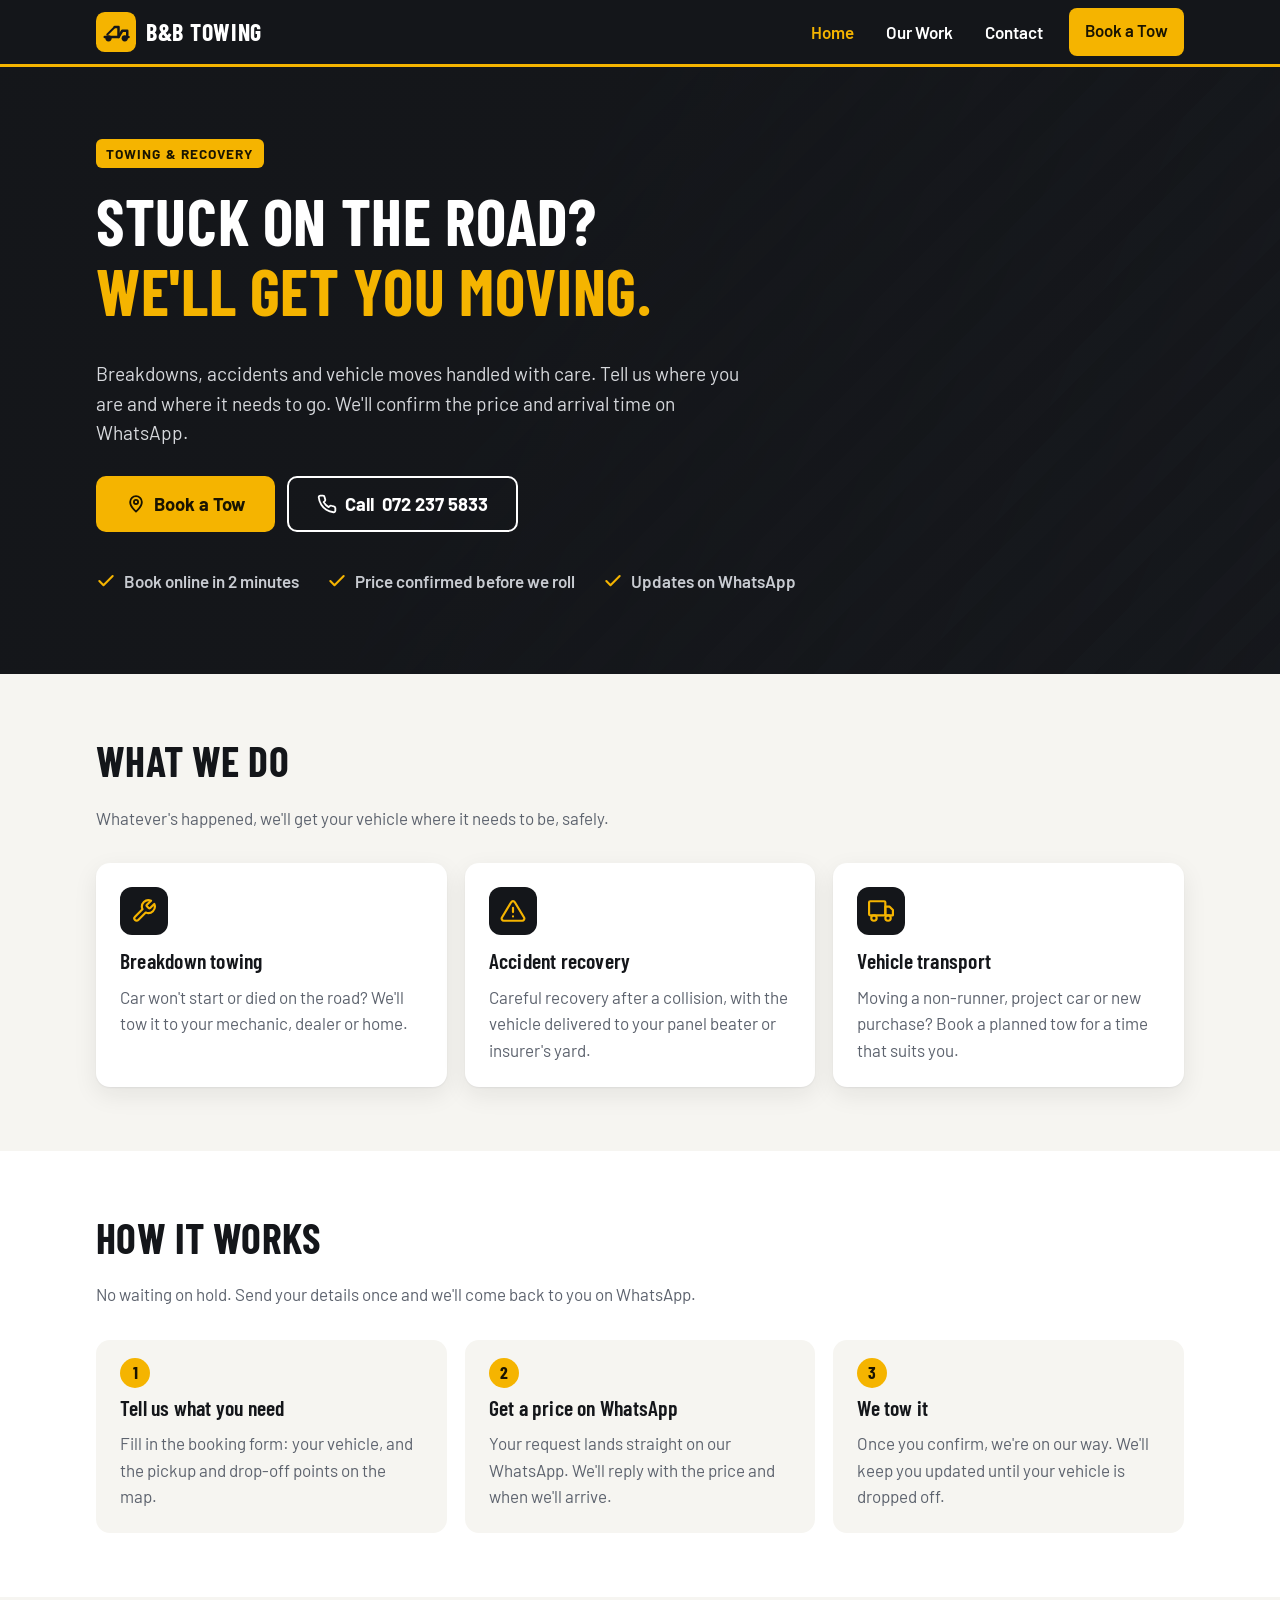
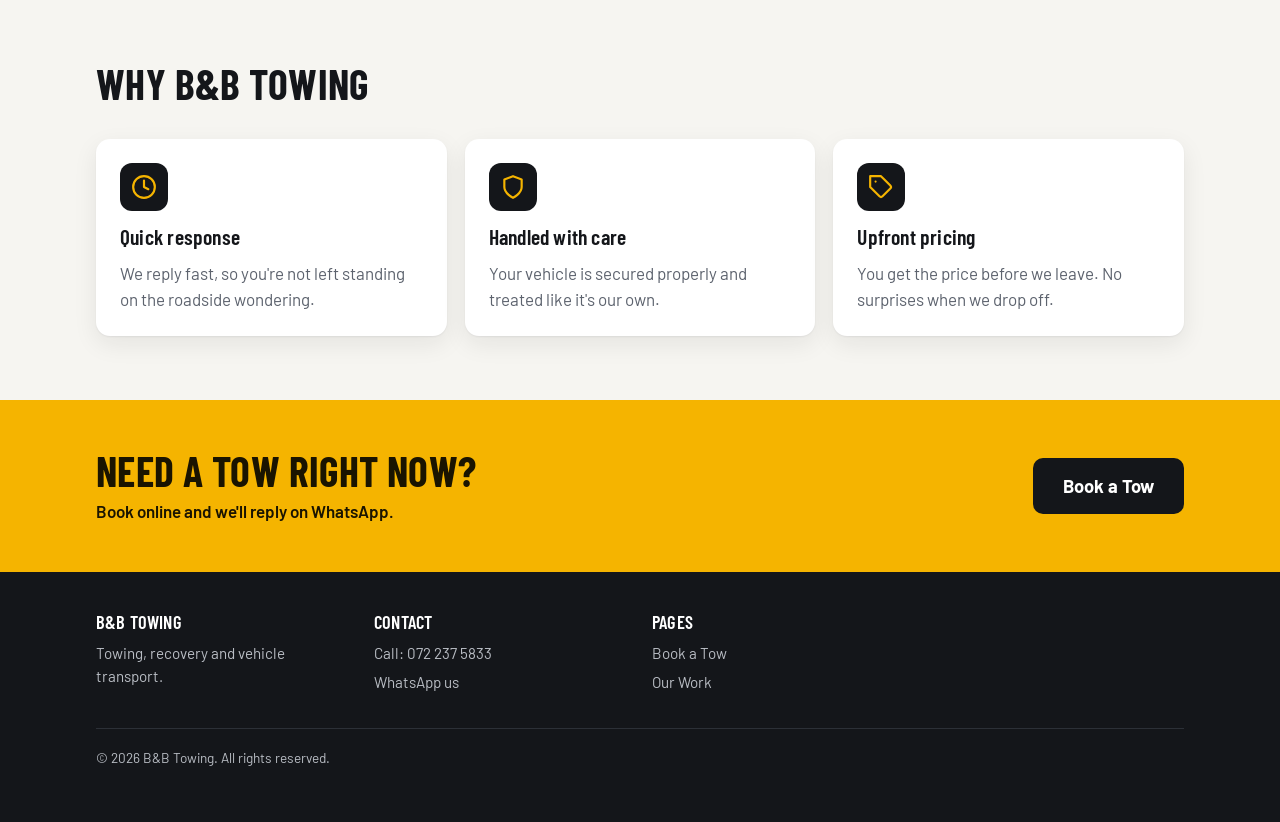
==== index.html @ 9269fd45 "Build B&B Towing website: home, gallery and WhatsApp booking page Static site for GitHub Pages. The " ====
<!doctype html>
<html lang="en-ZA">
<head>
  <meta charset="utf-8">
  <meta name="viewport" content="width=device-width, initial-scale=1">
  <title>B&amp;B Towing | Fast, Reliable Vehicle Towing</title>
  <meta name="description" content="B&amp;B Towing: breakdown towing, accident recovery and vehicle transport. Book a tow online in under two minutes and get confirmation on WhatsApp.">
  <meta name="theme-color" content="#14161a">
  <meta property="og:title" content="B&amp;B Towing">
  <meta property="og:description" content="Stuck? Book a tow online and get confirmation on WhatsApp.">
  <meta property="og:type" content="website">
  <link rel="icon" href="assets/img/logo.svg" type="image/svg+xml">
  <link rel="preconnect" href="https://fonts.googleapis.com">
  <link rel="preconnect" href="https://fonts.gstatic.com" crossorigin>
  <link href="https://fonts.googleapis.com/css2?family=Barlow:wght@400;600;700&family=Barlow+Condensed:wght@600;700&display=swap" rel="stylesheet">
  <link rel="stylesheet" href="assets/css/styles.css">
</head>
<body>
  <a class="skip-link" href="#main">Skip to content</a>

  <header class="site-header">
    <div class="container">
      <a class="brand" href="index.html">
        <img src="assets/img/logo.svg" alt="" width="40" height="40">
        <span>B&amp;B Towing</span>
      </a>
      <button class="nav-toggle" aria-expanded="false" aria-controls="site-nav" aria-label="Menu">
        <svg viewBox="0 0 24 24" fill="none" stroke="currentColor" stroke-width="2" stroke-linecap="round"><path d="M4 7h16M4 12h16M4 17h16"/></svg>
      </button>
      <nav class="site-nav" id="site-nav" aria-label="Main">
        <ul>
          <li><a href="index.html" aria-current="page">Home</a></li>
          <li><a href="gallery.html">Our Work</a></li>
          <li><a href="#contact">Contact</a></li>
          <li><a class="btn btn-primary" href="book.html">Book a Tow</a></li>
        </ul>
      </nav>
    </div>
  </header>

  <main id="main">
    <section class="hero">
      <div class="container">
        <span class="eyebrow">Towing &amp; Recovery</span>
        <h1>Stuck on the road?<br><span>We'll get you moving.</span></h1>
        <p class="lead">Breakdowns, accidents and vehicle moves handled with care. Tell us where you are and where it needs to go. We'll confirm the price and arrival time on WhatsApp.</p>
        <div class="hero-actions">
          <a class="btn btn-primary btn-lg" href="book.html">
            <svg viewBox="0 0 24 24" fill="none" stroke="currentColor" stroke-width="2.2" stroke-linecap="round" stroke-linejoin="round"><path d="M12 21s-7-6.2-7-11.5a7 7 0 0 1 14 0C19 14.8 12 21 12 21z"/><circle cx="12" cy="9.5" r="2.5"/></svg>
            Book a Tow
          </a>
          <a class="btn btn-outline btn-lg" data-tel href="tel:+27722375833">
            <svg viewBox="0 0 24 24" fill="none" stroke="currentColor" stroke-width="2.2" stroke-linecap="round" stroke-linejoin="round"><path d="M22 16.9v3a2 2 0 0 1-2.2 2 19.8 19.8 0 0 1-8.6-3.1 19.5 19.5 0 0 1-6-6A19.8 19.8 0 0 1 2.1 4.2 2 2 0 0 1 4.1 2h3a2 2 0 0 1 2 1.7c.1.9.4 1.8.7 2.7a2 2 0 0 1-.5 2.1L8 9.8a16 16 0 0 0 6 6l1.3-1.3a2 2 0 0 1 2.1-.4c.9.3 1.8.6 2.7.7a2 2 0 0 1 1.7 2z"/></svg>
            Call <span data-phone-display>072 237 5833</span>
          </a>
        </div>
        <ul class="hero-points">
          <li><svg viewBox="0 0 24 24" fill="none" stroke="currentColor" stroke-width="2.5" stroke-linecap="round" stroke-linejoin="round"><path d="M20 6 9 17l-5-5"/></svg>Book online in 2 minutes</li>
          <li><svg viewBox="0 0 24 24" fill="none" stroke="currentColor" stroke-width="2.5" stroke-linecap="round" stroke-linejoin="round"><path d="M20 6 9 17l-5-5"/></svg>Price confirmed before we roll</li>
          <li><svg viewBox="0 0 24 24" fill="none" stroke="currentColor" stroke-width="2.5" stroke-linecap="round" stroke-linejoin="round"><path d="M20 6 9 17l-5-5"/></svg>Updates on WhatsApp</li>
        </ul>
      </div>
    </section>

    <section class="section" id="services">
      <div class="container">
        <div class="section-head">
          <h2>What we do</h2>
          <p>Whatever's happened, we'll get your vehicle where it needs to be, safely.</p>
        </div>
        <div class="grid grid-3">
          <article class="card">
            <div class="icon"><svg viewBox="0 0 24 24" fill="none" stroke="currentColor" stroke-width="2" stroke-linecap="round" stroke-linejoin="round"><path d="M14.7 6.3a1 1 0 0 0 0 1.4l1.6 1.6a1 1 0 0 0 1.4 0l3.8-3.8a6 6 0 0 1-7.9 7.9l-6.9 6.9a2.1 2.1 0 0 1-3-3l6.9-6.9a6 6 0 0 1 7.9-7.9z"/></svg></div>
            <h3>Breakdown towing</h3>
            <p>Car won't start or died on the road? We'll tow it to your mechanic, dealer or home.</p>
          </article>
          <article class="card">
            <div class="icon"><svg viewBox="0 0 24 24" fill="none" stroke="currentColor" stroke-width="2" stroke-linecap="round" stroke-linejoin="round"><path d="M10.3 3.9 1.8 18a2 2 0 0 0 1.7 3h17a2 2 0 0 0 1.7-3L13.7 3.9a2 2 0 0 0-3.4 0z"/><path d="M12 9v4M12 17h.01"/></svg></div>
            <h3>Accident recovery</h3>
            <p>Careful recovery after a collision, with the vehicle delivered to your panel beater or insurer's yard.</p>
          </article>
          <article class="card">
            <div class="icon"><svg viewBox="0 0 24 24" fill="none" stroke="currentColor" stroke-width="2" stroke-linecap="round" stroke-linejoin="round"><rect x="1" y="3" width="15" height="13" rx="1"/><path d="M16 8h4l3 3v5h-7z"/><circle cx="5.5" cy="18.5" r="2.5"/><circle cx="18.5" cy="18.5" r="2.5"/></svg></div>
            <h3>Vehicle transport</h3>
            <p>Moving a non-runner, project car or new purchase? Book a planned tow for a time that suits you.</p>
          </article>
        </div>
      </div>
    </section>

    <section class="section section-alt" id="how">
      <div class="container">
        <div class="section-head">
          <h2>How it works</h2>
          <p>No waiting on hold. Send your details once and we'll come back to you on WhatsApp.</p>
        </div>
        <div class="grid grid-3 steps">
          <article class="card">
            <h3>Tell us what you need</h3>
            <p>Fill in the booking form: your vehicle, and the pickup and drop-off points on the map.</p>
          </article>
          <article class="card">
            <h3>Get a price on WhatsApp</h3>
            <p>Your request lands straight on our WhatsApp. We'll reply with the price and when we'll arrive.</p>
          </article>
          <article class="card">
            <h3>We tow it</h3>
            <p>Once you confirm, we're on our way. We'll keep you updated until your vehicle is dropped off.</p>
          </article>
        </div>
      </div>
    </section>

    <section class="section" id="why">
      <div class="container">
        <div class="section-head">
          <h2>Why B&amp;B Towing</h2>
        </div>
        <div class="grid grid-3">
          <article class="card">
            <div class="icon"><svg viewBox="0 0 24 24" fill="none" stroke="currentColor" stroke-width="2" stroke-linecap="round" stroke-linejoin="round"><circle cx="12" cy="12" r="10"/><path d="M12 6v6l4 2"/></svg></div>
            <h3>Quick response</h3>
            <p>We reply fast, so you're not left standing on the roadside wondering.</p>
          </article>
          <article class="card">
            <div class="icon"><svg viewBox="0 0 24 24" fill="none" stroke="currentColor" stroke-width="2" stroke-linecap="round" stroke-linejoin="round"><path d="M12 22s8-4 8-10V5l-8-3-8 3v7c0 6 8 10 8 10z"/></svg></div>
            <h3>Handled with care</h3>
            <p>Your vehicle is secured properly and treated like it's our own.</p>
          </article>
          <article class="card">
            <div class="icon"><svg viewBox="0 0 24 24" fill="none" stroke="currentColor" stroke-width="2" stroke-linecap="round" stroke-linejoin="round"><path d="M20.6 13.4 13.4 20.6a2 2 0 0 1-2.8 0L2 12V2h10l8.6 8.6a2 2 0 0 1 0 2.8z"/><path d="M7 7h.01"/></svg></div>
            <h3>Upfront pricing</h3>
            <p>You get the price before we leave. No surprises when we drop off.</p>
          </article>
        </div>
      </div>
    </section>

    <section class="cta-band">
      <div class="container">
        <div>
          <h2>Need a tow right now?</h2>
          <p>Book online and we'll reply on WhatsApp.</p>
        </div>
        <a class="btn btn-primary btn-lg" href="book.html">Book a Tow</a>
      </div>
    </section>
  </main>

  <footer class="site-footer" id="contact">
    <div class="container">
      <div>
        <h3>B&amp;B Towing</h3>
        <p>Towing, recovery and vehicle transport.</p>
      </div>
      <div>
        <h3>Contact</h3>
        <ul>
          <li><a data-tel href="tel:+27722375833">Call: <span data-phone-display>072 237 5833</span></a></li>
          <li><a data-wa="Hi B&B Towing, I need a tow." href="https://wa.me/27722375833">WhatsApp us</a></li>
        </ul>
      </div>
      <div>
        <h3>Pages</h3>
        <ul>
          <li><a href="book.html">Book a Tow</a></li>
          <li><a href="gallery.html">Our Work</a></li>
        </ul>
      </div>
      <p class="legal">&copy; <span id="year">2026</span> B&amp;B Towing. All rights reserved.</p>
    </div>
  </footer>

  <div class="quick-bar">
    <a class="btn btn-outline" style="color:#fff" data-tel href="tel:+27722375833">Call</a>
    <a class="btn btn-wa" data-wa="Hi B&B Towing, I need a tow." href="https://wa.me/27722375833">WhatsApp</a>
    <a class="btn btn-primary" href="book.html">Book</a>
  </div>

  <script src="assets/js/config.js"></script>
  <script src="assets/js/site.js"></script>
</body>
</html>
---- assets/css/styles.css ----
/* ==========================================================================
   B&B Towing — styles
   ========================================================================== */

:root {
  --ink: #14161a;
  --ink-2: #2a2e35;
  --muted: #5d636e;
  --line: #dfe1e5;
  --bg: #f6f5f1;
  --card: #ffffff;
  --brand: #f5b400;
  --brand-dark: #d99e00;
  --brand-ink: #1a1400;
  --wa: #1fa855;
  --wa-dark: #178a45;
  --danger: #c62828;
  --ok: #1f7a3d;
  --radius: 14px;
  --shadow: 0 1px 2px rgba(20, 22, 26, .06), 0 8px 24px rgba(20, 22, 26, .08);
  --max: 1120px;
  --font: "Barlow", system-ui, -apple-system, "Segoe UI", Roboto, sans-serif;
  --font-head: "Barlow Condensed", "Barlow", system-ui, sans-serif;
}

*, *::before, *::after { box-sizing: border-box; }

html { -webkit-text-size-adjust: 100%; scroll-behavior: smooth; }

body {
  margin: 0;
  font-family: var(--font);
  font-size: 1.0625rem;
  line-height: 1.55;
  color: var(--ink);
  background: var(--bg);
}

img { max-width: 100%; display: block; }
a { color: inherit; }

h1, h2, h3 {
  font-family: var(--font-head);
  line-height: 1.1;
  letter-spacing: .01em;
  margin: 0 0 .5em;
}
h1 { font-size: clamp(2.4rem, 7vw, 4rem); font-weight: 700; text-transform: uppercase; }
h2 { font-size: clamp(1.8rem, 4.5vw, 2.6rem); font-weight: 700; text-transform: uppercase; }
h3 { font-size: 1.35rem; font-weight: 600; }

p { margin: 0 0 1em; }

.container { width: 100%; max-width: var(--max); margin: 0 auto; padding: 0 16px; }

.skip-link {
  position: absolute; left: -9999px; top: 8px;
  background: var(--brand); color: var(--brand-ink); padding: 8px 12px; border-radius: 8px; z-index: 100;
}
.skip-link:focus { left: 8px; }

:focus-visible { outline: 3px solid var(--brand); outline-offset: 2px; }

/* ---------- Header ---------- */
.site-header {
  position: sticky; top: 0; z-index: 50;
  background: var(--ink); color: #fff;
  border-bottom: 3px solid var(--brand);
}
.site-header .container { display: flex; align-items: center; gap: 16px; min-height: 64px; }
.brand { display: flex; align-items: center; gap: 10px; text-decoration: none; margin-right: auto; }
.brand img { width: 40px; height: 40px; }
.brand span { font-family: var(--font-head); font-weight: 700; font-size: 1.5rem; text-transform: uppercase; letter-spacing: .03em; }

.nav-toggle {
  display: none; background: none; border: 0; color: #fff; padding: 10px; cursor: pointer;
}
.nav-toggle svg { width: 26px; height: 26px; }

.site-nav ul { list-style: none; margin: 0; padding: 0; display: flex; align-items: center; gap: 4px; }
.site-nav a {
  display: block; padding: 10px 14px; text-decoration: none; font-weight: 600; border-radius: 8px;
}
.site-nav a:hover { background: var(--ink-2); }
.site-nav a[aria-current="page"] { color: var(--brand); }
.site-nav .btn { margin-left: 8px; }

@media (max-width: 760px) {
  .nav-toggle { display: inline-flex; }
  .site-nav {
    position: absolute; left: 0; right: 0; top: 100%;
    background: var(--ink); border-bottom: 3px solid var(--brand);
    display: none;
  }
  .site-nav.open { display: block; }
  .site-nav ul { flex-direction: column; align-items: stretch; padding: 8px 16px 16px; }
  .site-nav a { padding: 14px 8px; font-size: 1.1rem; }
  .site-nav .btn { margin: 8px 0 0; text-align: center; }
}

/* ---------- Buttons ---------- */
.btn {
  display: inline-flex; align-items: center; justify-content: center; gap: 8px;
  min-height: 48px; padding: 12px 22px;
  border: 2px solid transparent; border-radius: 10px;
  font: 700 1.05rem/1.2 var(--font); text-decoration: none; cursor: pointer;
  transition: background .15s, transform .05s;
}
.btn:active { transform: translateY(1px); }
.btn svg { width: 20px; height: 20px; flex: none; }
.btn-primary { background: var(--brand); color: var(--brand-ink); }
.btn-primary:hover { background: var(--brand-dark); }
.btn-wa { background: var(--wa); color: #fff; }
.btn-wa:hover { background: var(--wa-dark); }
.btn-outline { border-color: currentColor; background: transparent; color: inherit; }
.btn-outline:hover { background: rgba(255, 255, 255, .08); }
.btn-block { width: 100%; }
.btn-lg { min-height: 56px; font-size: 1.15rem; padding: 14px 28px; }
.btn[disabled] { opacity: .6; cursor: not-allowed; }

/* ---------- Hero ---------- */
.hero {
  background:
    linear-gradient(115deg, rgba(20, 22, 26, .96) 40%, rgba(20, 22, 26, .75)),
    repeating-linear-gradient(-45deg, #1d2026 0 22px, #181a1f 22px 44px);
  color: #fff;
  padding: 72px 0 80px;
}
.hero .eyebrow {
  display: inline-block; background: var(--brand); color: var(--brand-ink);
  font-weight: 700; font-size: .85rem; letter-spacing: .08em; text-transform: uppercase;
  padding: 4px 10px; border-radius: 6px; margin-bottom: 18px;
}
.hero h1 span { color: var(--brand); }
.hero .lead { font-size: 1.2rem; max-width: 34em; color: #d6d8dc; margin-bottom: 28px; }
.hero-actions { display: flex; flex-wrap: wrap; gap: 12px; }
.hero-points {
  list-style: none; padding: 0; margin: 36px 0 0;
  display: flex; flex-wrap: wrap; gap: 10px 28px; color: #c8cbd1; font-weight: 600;
}
.hero-points li { display: flex; align-items: center; gap: 8px; }
.hero-points svg { width: 20px; height: 20px; color: var(--brand); flex: none; }

@media (max-width: 520px) {
  .hero { padding: 48px 0 56px; }
  .hero-actions .btn { width: 100%; }
}

/* ---------- Sections ---------- */
.section { padding: 64px 0; }
.section-alt { background: #fff; }
.section-head { max-width: 40em; margin-bottom: 32px; }
.section-head p { color: var(--muted); }

.grid { display: grid; gap: 18px; }
.grid-3 { grid-template-columns: repeat(auto-fit, minmax(240px, 1fr)); }

.card {
  background: var(--card); border-radius: var(--radius); padding: 24px;
  box-shadow: var(--shadow);
}
.section-alt .card { background: var(--bg); box-shadow: none; }
.card .icon {
  width: 48px; height: 48px; border-radius: 12px; background: var(--ink); color: var(--brand);
  display: grid; place-items: center; margin-bottom: 14px;
}
.card .icon svg { width: 26px; height: 26px; }
.card p { color: var(--muted); margin: 0; }

.steps { counter-reset: step; }
.steps .card { position: relative; padding-top: 56px; }
.steps .card::before {
  counter-increment: step; content: counter(step);
  position: absolute; top: 18px; left: 24px;
  font: 700 1.1rem/1 var(--font-head);
  width: 30px; height: 30px; border-radius: 50%; display: grid; place-items: center;
  background: var(--brand); color: var(--brand-ink);
}

.cta-band { background: var(--brand); color: var(--brand-ink); padding: 48px 0; }
.cta-band .container { display: flex; flex-wrap: wrap; align-items: center; justify-content: space-between; gap: 20px; }
.cta-band h2 { margin: 0; }
.cta-band p { margin: 4px 0 0; font-weight: 600; }
.cta-band .btn-primary { background: var(--ink); color: #fff; }
.cta-band .btn-primary:hover { background: var(--ink-2); }

/* ---------- Gallery ---------- */
.page-head { background: var(--ink); color: #fff; padding: 44px 0 36px; }
.page-head p { color: #c8cbd1; margin: 0; max-width: 40em; }

.gallery-grid { display: grid; gap: 14px; grid-template-columns: repeat(auto-fill, minmax(260px, 1fr)); }
.gallery-item {
  position: relative; margin: 0; border-radius: var(--radius); overflow: hidden;
  background: #fff; box-shadow: var(--shadow);
}
.gallery-item button {
  all: unset; display: block; width: 100%; cursor: zoom-in;
}
.gallery-item button:focus-visible { outline: 3px solid var(--brand); outline-offset: -3px; }
.gallery-item img { width: 100%; aspect-ratio: 4 / 3; object-fit: cover; }
.gallery-item figcaption { padding: 12px 14px; font-weight: 600; font-size: .95rem; }
.gallery-placeholder {
  aspect-ratio: 4 / 3; display: grid; place-items: center; text-align: center; color: var(--muted);
  background: repeating-linear-gradient(-45deg, #eeede8 0 16px, #e7e6e0 16px 32px);
  font-weight: 600; padding: 16px;
}
.gallery-placeholder svg { width: 42px; height: 42px; margin: 0 auto 8px; color: #a5a8ae; }

.lightbox {
  border: 0; padding: 0; background: transparent; max-width: min(1000px, 94vw); max-height: 92vh;
}
.lightbox::backdrop { background: rgba(10, 11, 13, .88); }
.lightbox img { max-height: 80vh; width: auto; margin: 0 auto; border-radius: 10px; }
.lightbox p { color: #fff; text-align: center; margin: 12px 0 0; font-weight: 600; }
.lightbox-close {
  position: fixed; top: 14px; right: 14px; width: 48px; height: 48px; border-radius: 50%;
  border: 0; background: #fff; color: var(--ink); font-size: 28px; line-height: 1; cursor: pointer;
}

/* ---------- Booking form ---------- */
.booking-layout { display: grid; gap: 24px; grid-template-columns: minmax(0, 1fr) 320px; align-items: start; }
@media (max-width: 900px) { .booking-layout { grid-template-columns: 1fr; } }

.booking-aside { position: sticky; top: 88px; }
@media (max-width: 900px) { .booking-aside { position: static; } }
.booking-aside .card + .card { margin-top: 16px; }
.booking-aside h3 { font-size: 1.2rem; }
.booking-aside ol { padding-left: 1.2em; margin: 0; color: var(--muted); }
.booking-aside li + li { margin-top: 6px; }

.form-card { background: #fff; border-radius: var(--radius); box-shadow: var(--shadow); padding: 8px 24px 28px; }
@media (max-width: 520px) { .form-card { padding: 4px 16px 20px; } }

fieldset { border: 0; padding: 20px 0 8px; margin: 0; border-bottom: 1px solid var(--line); }
fieldset:last-of-type { border-bottom: 0; }
legend {
  font-family: var(--font-head); font-size: 1.5rem; font-weight: 700; text-transform: uppercase;
  display: flex; align-items: center; gap: 10px; padding: 0; margin-bottom: 12px;
}
legend .num {
  width: 30px; height: 30px; border-radius: 50%; display: inline-grid; place-items: center;
  background: var(--ink); color: var(--brand); font-size: 1rem;
}

.row { display: grid; gap: 0 16px; grid-template-columns: 1fr 1fr; }
@media (max-width: 600px) { .row { grid-template-columns: 1fr; } }

.field { margin-bottom: 16px; }
.field > label, .field > .label {
  display: block; font-weight: 600; margin-bottom: 6px;
}
.field .req { color: var(--danger); }
.field .opt { color: var(--muted); font-weight: 400; font-size: .9rem; }
.hint { color: var(--muted); font-size: .9rem; margin: 6px 0 0; }

input[type="text"], input[type="tel"], input[type="email"], input[type="search"],
input[type="date"], input[type="time"], input[type="number"], select, textarea {
  width: 100%; min-height: 50px; padding: 12px 14px;
  font: 400 1.05rem/1.3 var(--font); color: var(--ink);
  background: #fff; border: 2px solid var(--line); border-radius: 10px;
  transition: border-color .15s;
}
textarea { min-height: 96px; resize: vertical; }
input:focus, select:focus, textarea:focus { border-color: var(--ink); outline: none; }
.field.invalid input, .field.invalid select, .field.invalid textarea { border-color: var(--danger); }
.error-msg { display: none; color: var(--danger); font-size: .9rem; font-weight: 600; margin-top: 6px; }
.field.invalid .error-msg { display: block; }

/* Segmented yes/no choices */
.choices { display: flex; flex-wrap: wrap; gap: 8px; }
.choice { position: relative; flex: 1 1 0; min-width: 84px; }
.choice input { position: absolute; opacity: 0; inset: 0; margin: 0; cursor: pointer; }
.choice span {
  display: flex; align-items: center; justify-content: center; text-align: center;
  min-height: 50px; padding: 10px 12px; border: 2px solid var(--line); border-radius: 10px;
  font-weight: 600; background: #fff; transition: all .15s;
}
.choice input:checked + span { border-color: var(--ink); background: var(--ink); color: #fff; }
.choice input:focus-visible + span { outline: 3px solid var(--brand); outline-offset: 2px; }
.field.invalid .choice span { border-color: var(--danger); }

.checkbox { display: flex; gap: 10px; align-items: flex-start; font-size: .95rem; }
.checkbox input { width: 22px; height: 22px; margin: 2px 0 0; flex: none; accent-color: var(--ink); }

.reveal { display: none; }
.reveal.show { display: block; }

/* Location search */
.loc-field { position: relative; }
.loc-input { display: flex; gap: 8px; }
.loc-input input { flex: 1; }
.loc-badge {
  flex: none; width: 34px; height: 34px; border-radius: 50%; align-self: center;
  display: grid; place-items: center; font-weight: 700; color: #fff;
}
.loc-badge.a { background: var(--ok); }
.loc-badge.b { background: var(--danger); }
.icon-btn {
  flex: none; min-width: 50px; min-height: 50px; border: 2px solid var(--line); border-radius: 10px;
  background: #fff; cursor: pointer; display: grid; place-items: center; color: var(--ink);
}
.icon-btn:hover { border-color: var(--ink); }
.icon-btn svg { width: 22px; height: 22px; }
.suggestions {
  position: absolute; z-index: 1000; left: 42px; right: 0; top: calc(100% + 4px);
  list-style: none; margin: 0; padding: 6px; background: #fff;
  border: 1px solid var(--line); border-radius: 10px; box-shadow: var(--shadow);
  max-height: 280px; overflow: auto;
}
.suggestions:empty { display: none; }
.suggestions li {
  padding: 10px 12px; border-radius: 8px; cursor: pointer; font-size: .95rem; line-height: 1.35;
}
.suggestions li[aria-selected="true"], .suggestions li:hover { background: var(--bg); }
.suggestions li.note { color: var(--muted); cursor: default; }
.suggestions li.note:hover { background: none; }

.map-wrap { position: relative; margin: 4px 0 12px; }
#map {
  height: 380px; border-radius: 12px; border: 2px solid var(--line); background: #e8e8e4;
  z-index: 0;
}
@media (max-width: 600px) { #map { height: 300px; } }
.map-mode {
  display: flex; gap: 6px; margin-bottom: 8px; flex-wrap: wrap; align-items: center;
  font-size: .9rem; color: var(--muted);
}
.map-mode .choice { flex: 0 0 auto; min-width: 0; }
.map-mode .choice span { min-height: 38px; padding: 6px 12px; font-size: .9rem; }
.route-summary {
  display: none; gap: 16px; flex-wrap: wrap; align-items: center;
  background: var(--bg); border-radius: 10px; padding: 12px 14px; font-weight: 600;
}
.route-summary.show { display: flex; }
.route-summary .estimate { color: var(--ok); }

.pin {
  width: 30px; height: 30px; border-radius: 50% 50% 50% 0; transform: rotate(-45deg);
  display: grid; place-items: center; border: 3px solid #fff; box-shadow: 0 2px 6px rgba(0, 0, 0, .35);
}
.pin b { transform: rotate(45deg); color: #fff; font: 700 13px/1 var(--font); }
.pin.a { background: var(--ok); }
.pin.b { background: var(--danger); }

.form-errors {
  display: none; background: #fdecea; color: var(--danger); border-radius: 10px;
  padding: 12px 14px; font-weight: 600; margin: 16px 0 0;
}
.form-errors.show { display: block; }

.submit-area { padding-top: 20px; }
.submit-area .hint { text-align: center; }

/* Success panel */
.success { display: none; text-align: center; padding: 32px 8px; }
.success.show { display: block; }
.success .tick {
  width: 72px; height: 72px; border-radius: 50%; background: var(--wa); color: #fff;
  display: grid; place-items: center; margin: 0 auto 16px;
}
.success .tick svg { width: 40px; height: 40px; }
.success .ref { font-family: var(--font-head); font-size: 1.4rem; font-weight: 700; }
.success pre {
  text-align: left; white-space: pre-wrap; word-break: break-word; background: var(--bg);
  border-radius: 10px; padding: 14px; font: .9rem/1.45 ui-monospace, SFMono-Regular, Menlo, monospace;
  max-height: 320px; overflow: auto;
}
.success .actions { display: flex; flex-direction: column; gap: 10px; max-width: 380px; margin: 20px auto; }

/* ---------- Footer ---------- */
.site-footer { background: var(--ink); color: #b9bdc4; padding: 40px 0 96px; font-size: .95rem; }
.site-footer .container { display: grid; gap: 24px; grid-template-columns: repeat(auto-fit, minmax(200px, 1fr)); }
.site-footer h3 { color: #fff; font-size: 1.15rem; text-transform: uppercase; }
.site-footer ul { list-style: none; padding: 0; margin: 0; }
.site-footer li + li { margin-top: 6px; }
.site-footer a { text-decoration: none; }
.site-footer a:hover { color: var(--brand); }
.site-footer .legal { grid-column: 1 / -1; border-top: 1px solid #2c3037; padding-top: 18px; font-size: .85rem; }
@media (min-width: 761px) { .site-footer { padding-bottom: 40px; } }

/* ---------- Mobile quick-action bar ---------- */
.quick-bar {
  position: fixed; left: 0; right: 0; bottom: 0; z-index: 60;
  display: none; gap: 8px; padding: 10px 12px calc(10px + env(safe-area-inset-bottom));
  background: rgba(20, 22, 26, .97); border-top: 1px solid #2c3037;
}
.quick-bar .btn { flex: 1; min-height: 50px; padding: 10px 8px; font-size: 1rem; }
@media (max-width: 760px) { .quick-bar { display: flex; } }
.no-quickbar .quick-bar { display: none; }
.no-quickbar .site-footer { padding-bottom: 40px; }

.sr-only {
  position: absolute; width: 1px; height: 1px; padding: 0; margin: -1px; overflow: hidden;
  clip: rect(0, 0, 0, 0); white-space: nowrap; border: 0;
}

/* Current-page state on the yellow nav button keeps its dark text */
.site-nav a.btn[aria-current="page"] { color: var(--brand-ink); }

/* Booking page: quick call line in the header (useful on phones, where the aside sits below the form) */
.page-head .call-line { margin-top: 14px; font-weight: 600; color: #fff; }
.page-head .call-line a { color: var(--brand); }
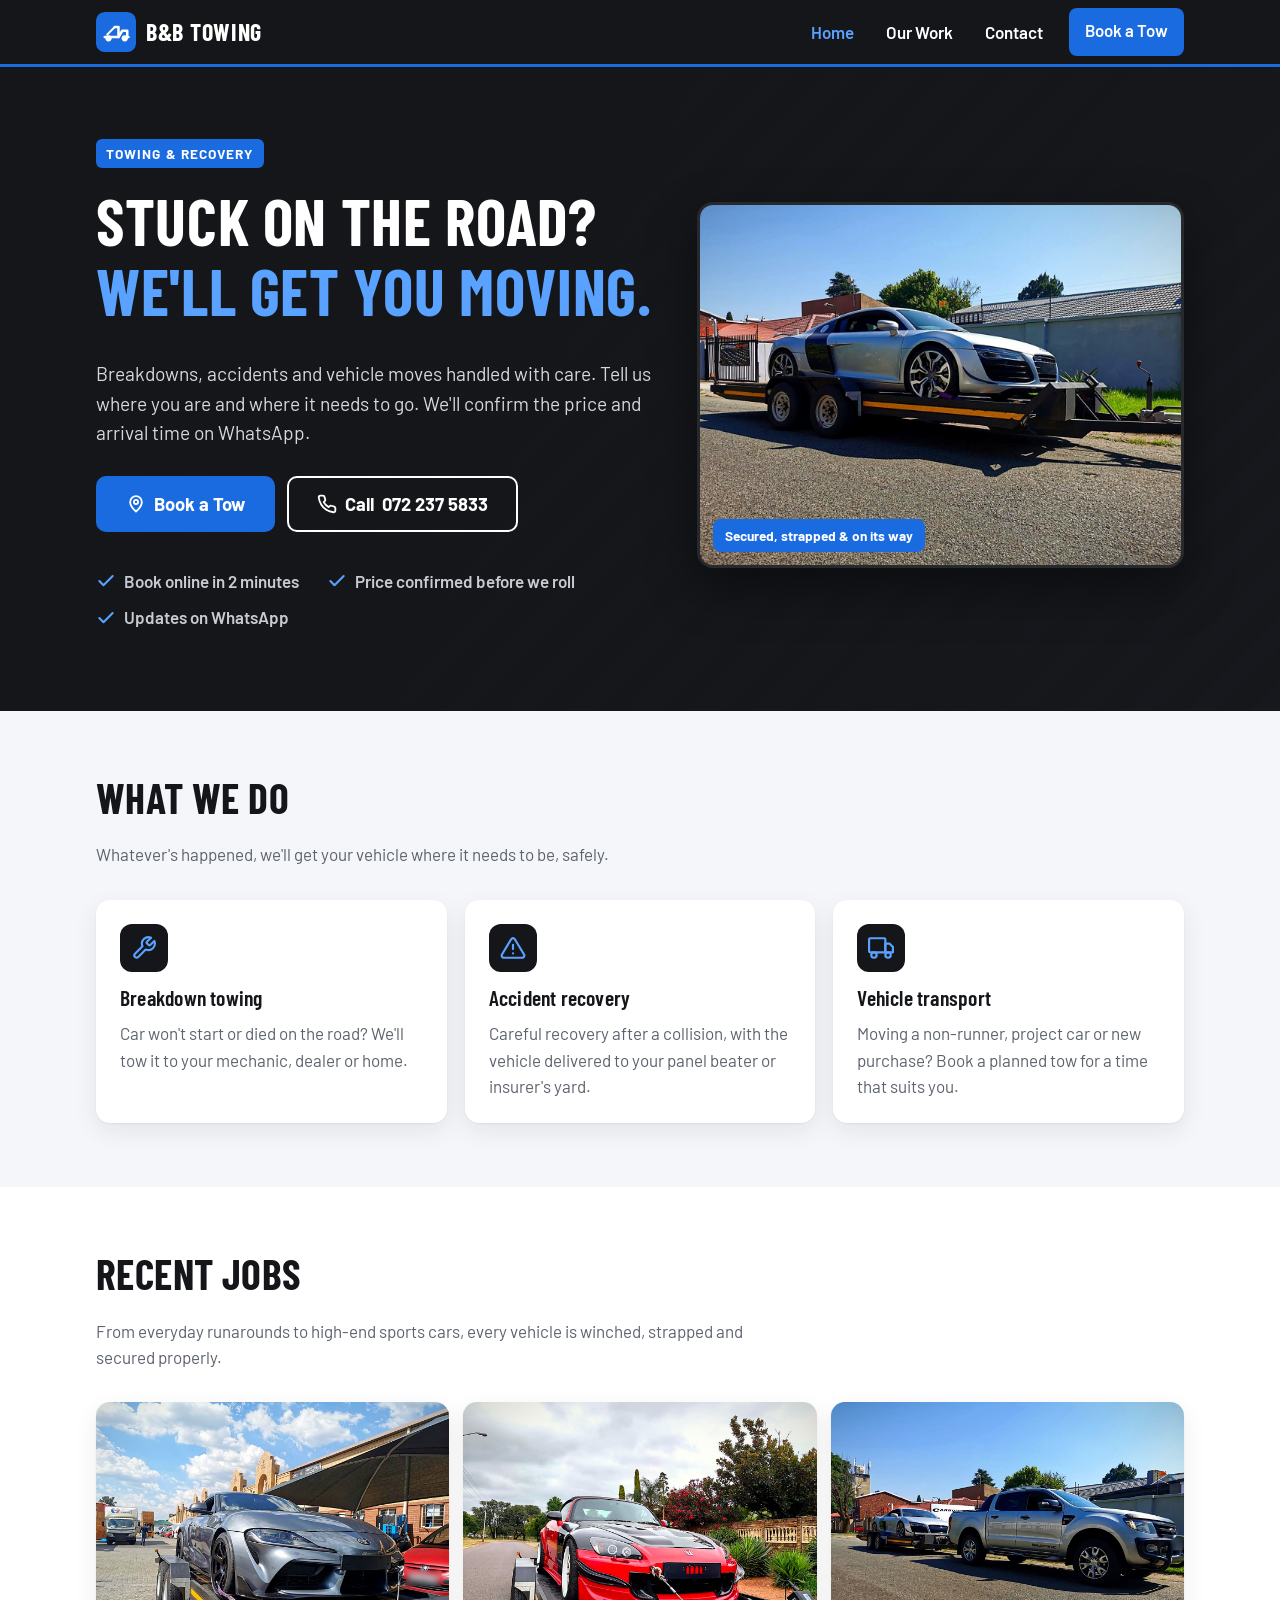
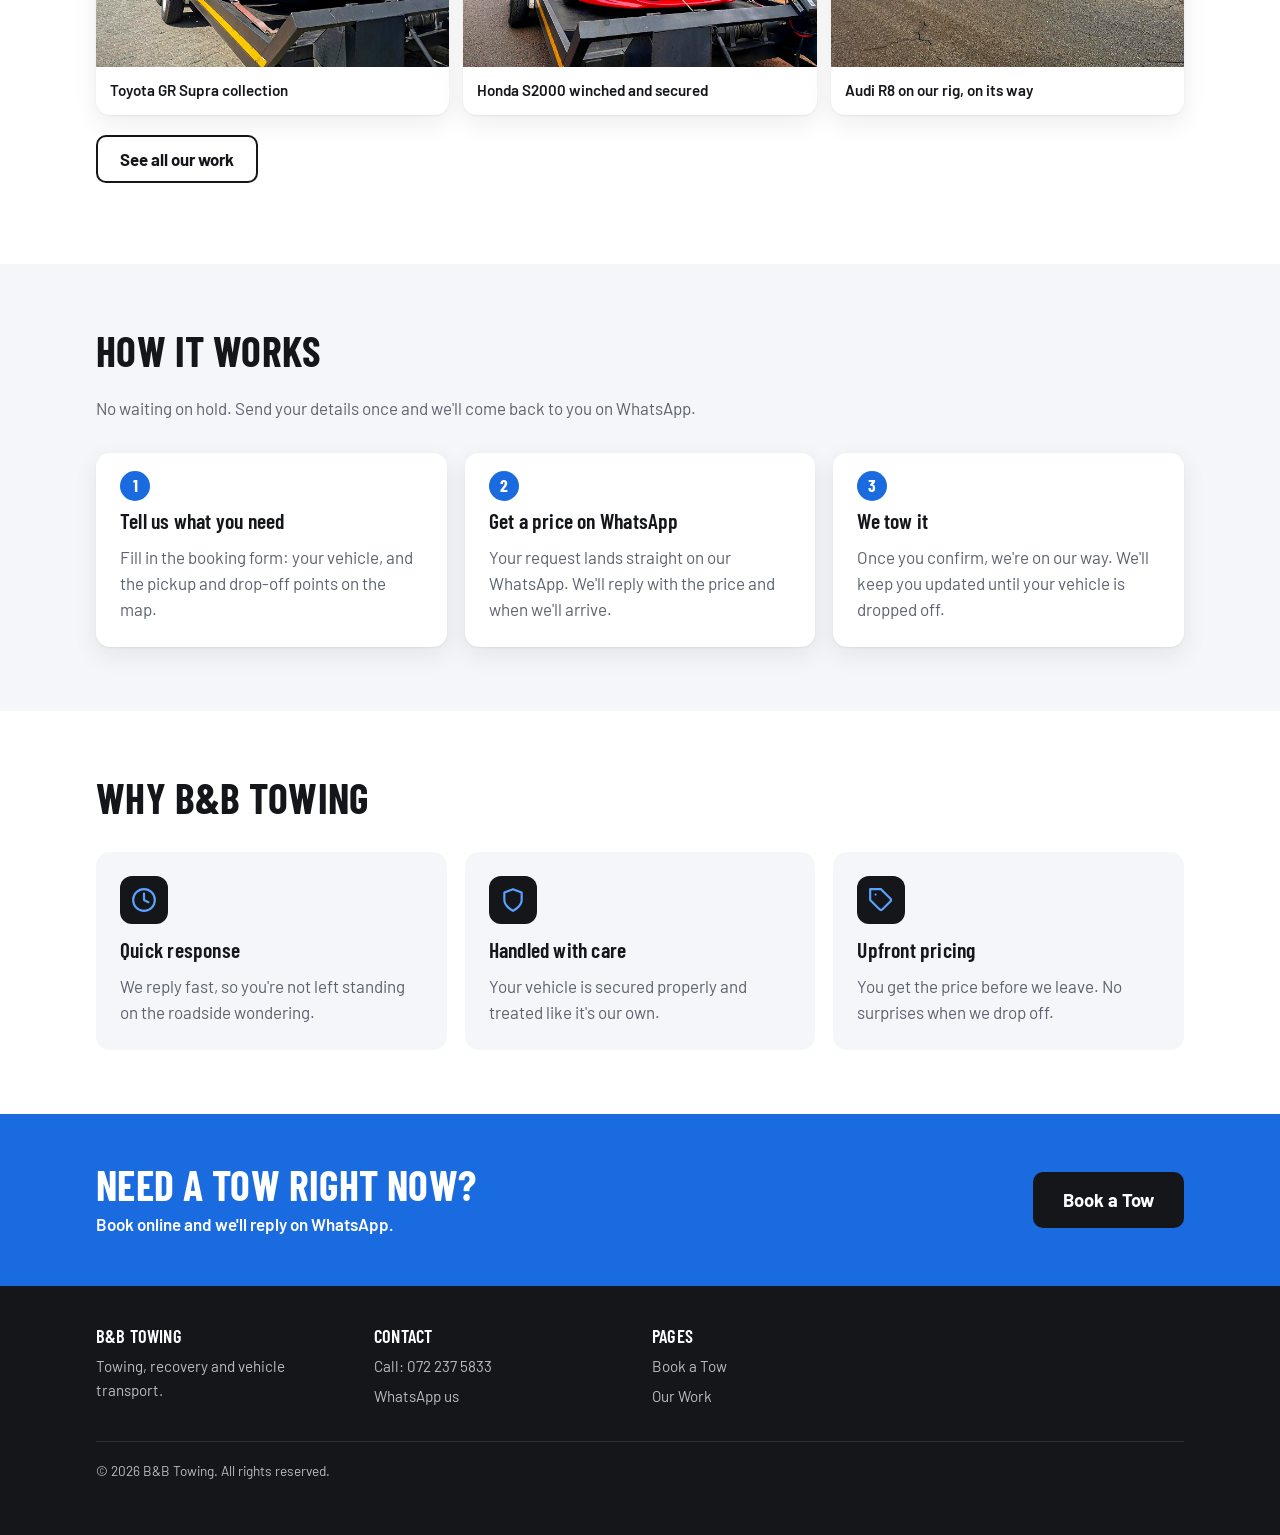
==== commit 617dc8a3: "Add edited gallery photos, homepage hero photo and recent jobs strip Photos are colour-corrected and" ====
--- a/index.html
+++ b/index.html
@@ -9,6 +9,7 @@
   <meta property="og:title" content="B&amp;B Towing">
   <meta property="og:description" content="Stuck? Book a tow online and get confirmation on WhatsApp.">
   <meta property="og:type" content="website">
+  <meta property="og:image" content="assets/img/gallery/audi-r8.jpg">
   <link rel="icon" href="assets/img/logo.svg" type="image/svg+xml">
   <link rel="preconnect" href="https://fonts.googleapis.com">
   <link rel="preconnect" href="https://fonts.gstatic.com" crossorigin>
@@ -40,7 +41,8 @@
 
   <main id="main">
     <section class="hero">
-      <div class="container">
+      <div class="container hero-grid">
+        <div>
         <span class="eyebrow">Towing &amp; Recovery</span>
         <h1>Stuck on the road?<br><span>We'll get you moving.</span></h1>
         <p class="lead">Breakdowns, accidents and vehicle moves handled with care. Tell us where you are and where it needs to go. We'll confirm the price and arrival time on WhatsApp.</p>
@@ -59,6 +61,11 @@
           <li><svg viewBox="0 0 24 24" fill="none" stroke="currentColor" stroke-width="2.5" stroke-linecap="round" stroke-linejoin="round"><path d="M20 6 9 17l-5-5"/></svg>Price confirmed before we roll</li>
           <li><svg viewBox="0 0 24 24" fill="none" stroke="currentColor" stroke-width="2.5" stroke-linecap="round" stroke-linejoin="round"><path d="M20 6 9 17l-5-5"/></svg>Updates on WhatsApp</li>
         </ul>
+        </div>
+        <figure class="hero-photo">
+          <img src="assets/img/gallery/audi-r8.jpg" alt="Silver Audi R8 secured on a B&amp;B Towing trailer" width="1280" height="960">
+          <figcaption>Secured, strapped &amp; on its way</figcaption>
+        </figure>
       </div>
     </section>
 
@@ -88,7 +95,18 @@
       </div>
     </section>
 
-    <section class="section section-alt" id="how">
+    <section class="section section-alt" id="recent">
+      <div class="container">
+        <div class="section-head">
+          <h2>Recent jobs</h2>
+          <p>From everyday runarounds to high-end sports cars, every vehicle is winched, strapped and secured properly.</p>
+        </div>
+        <div class="gallery-grid recent-grid" id="recent-grid"></div>
+        <p style="margin-top:20px"><a class="btn btn-outline" href="gallery.html">See all our work</a></p>
+      </div>
+    </section>
+
+    <section class="section" id="how">
       <div class="container">
         <div class="section-head">
           <h2>How it works</h2>
@@ -111,7 +129,7 @@
       </div>
     </section>
 
-    <section class="section" id="why">
+    <section class="section section-alt" id="why">
       <div class="container">
         <div class="section-head">
           <h2>Why B&amp;B Towing</h2>
@@ -179,5 +197,6 @@
 
   <script src="assets/js/config.js"></script>
   <script src="assets/js/site.js"></script>
+  <script src="assets/js/gallery.js"></script>
 </body>
 </html>
--- a/assets/css/styles.css
+++ b/assets/css/styles.css
@@ -7,11 +7,12 @@
   --ink-2: #2a2e35;
   --muted: #5d636e;
   --line: #dfe1e5;
-  --bg: #f6f5f1;
+  --bg: #f4f6f9;
   --card: #ffffff;
-  --brand: #f5b400;
-  --brand-dark: #d99e00;
-  --brand-ink: #1a1400;
+  --brand: #1a6be0;        /* B&B blue: buttons and blue surfaces (white text on top) */
+  --brand-dark: #1456b8;
+  --brand-ink: #ffffff;
+  --brand-bright: #5aa2ff; /* lighter blue for text and icons on black */
   --wa: #1fa855;
   --wa-dark: #178a45;
   --danger: #c62828;
@@ -82,7 +83,7 @@
   display: block; padding: 10px 14px; text-decoration: none; font-weight: 600; border-radius: 8px;
 }
 .site-nav a:hover { background: var(--ink-2); }
-.site-nav a[aria-current="page"] { color: var(--brand); }
+.site-nav a[aria-current="page"] { color: var(--brand-bright); }
 .site-nav .btn { margin-left: 8px; }
 
 @media (max-width: 760px) {
@@ -121,7 +122,7 @@
 /* ---------- Hero ---------- */
 .hero {
   background:
-    linear-gradient(115deg, rgba(20, 22, 26, .96) 40%, rgba(20, 22, 26, .75)),
+    linear-gradient(115deg, rgba(20, 22, 26, .96) 40%, rgba(20, 22, 26, .8)),
     repeating-linear-gradient(-45deg, #1d2026 0 22px, #181a1f 22px 44px);
   color: #fff;
   padding: 72px 0 80px;
@@ -131,7 +132,7 @@
   font-weight: 700; font-size: .85rem; letter-spacing: .08em; text-transform: uppercase;
   padding: 4px 10px; border-radius: 6px; margin-bottom: 18px;
 }
-.hero h1 span { color: var(--brand); }
+.hero h1 span { color: var(--brand-bright); }
 .hero .lead { font-size: 1.2rem; max-width: 34em; color: #d6d8dc; margin-bottom: 28px; }
 .hero-actions { display: flex; flex-wrap: wrap; gap: 12px; }
 .hero-points {
@@ -139,7 +140,7 @@
   display: flex; flex-wrap: wrap; gap: 10px 28px; color: #c8cbd1; font-weight: 600;
 }
 .hero-points li { display: flex; align-items: center; gap: 8px; }
-.hero-points svg { width: 20px; height: 20px; color: var(--brand); flex: none; }
+.hero-points svg { width: 20px; height: 20px; color: var(--brand-bright); flex: none; }
 
 @media (max-width: 520px) {
   .hero { padding: 48px 0 56px; }
@@ -161,7 +162,7 @@
 }
 .section-alt .card { background: var(--bg); box-shadow: none; }
 .card .icon {
-  width: 48px; height: 48px; border-radius: 12px; background: var(--ink); color: var(--brand);
+  width: 48px; height: 48px; border-radius: 12px; background: var(--ink); color: var(--brand-bright);
   display: grid; place-items: center; margin-bottom: 14px;
 }
 .card .icon svg { width: 26px; height: 26px; }
@@ -201,7 +202,7 @@
 .gallery-item figcaption { padding: 12px 14px; font-weight: 600; font-size: .95rem; }
 .gallery-placeholder {
   aspect-ratio: 4 / 3; display: grid; place-items: center; text-align: center; color: var(--muted);
-  background: repeating-linear-gradient(-45deg, #eeede8 0 16px, #e7e6e0 16px 32px);
+  background: repeating-linear-gradient(-45deg, #eceff3 0 16px, #e4e8ee 16px 32px);
   font-weight: 600; padding: 16px;
 }
 .gallery-placeholder svg { width: 42px; height: 42px; margin: 0 auto 8px; color: #a5a8ae; }
@@ -239,7 +240,7 @@
 }
 legend .num {
   width: 30px; height: 30px; border-radius: 50%; display: inline-grid; place-items: center;
-  background: var(--ink); color: var(--brand); font-size: 1rem;
+  background: var(--ink); color: var(--brand-bright); font-size: 1rem;
 }
 
 .row { display: grid; gap: 0 16px; grid-template-columns: 1fr 1fr; }
@@ -293,8 +294,8 @@
   flex: none; width: 34px; height: 34px; border-radius: 50%; align-self: center;
   display: grid; place-items: center; font-weight: 700; color: #fff;
 }
-.loc-badge.a { background: var(--ok); }
-.loc-badge.b { background: var(--danger); }
+.loc-badge.a { background: var(--brand); }
+.loc-badge.b { background: var(--ink); }
 .icon-btn {
   flex: none; min-width: 50px; min-height: 50px; border: 2px solid var(--line); border-radius: 10px;
   background: #fff; cursor: pointer; display: grid; place-items: center; color: var(--ink);
@@ -339,8 +340,8 @@
   display: grid; place-items: center; border: 3px solid #fff; box-shadow: 0 2px 6px rgba(0, 0, 0, .35);
 }
 .pin b { transform: rotate(45deg); color: #fff; font: 700 13px/1 var(--font); }
-.pin.a { background: var(--ok); }
-.pin.b { background: var(--danger); }
+.pin.a { background: var(--brand); }
+.pin.b { background: var(--ink); }
 
 .form-errors {
   display: none; background: #fdecea; color: var(--danger); border-radius: 10px;
@@ -374,7 +375,7 @@
 .site-footer ul { list-style: none; padding: 0; margin: 0; }
 .site-footer li + li { margin-top: 6px; }
 .site-footer a { text-decoration: none; }
-.site-footer a:hover { color: var(--brand); }
+.site-footer a:hover { color: var(--brand-bright); }
 .site-footer .legal { grid-column: 1 / -1; border-top: 1px solid #2c3037; padding-top: 18px; font-size: .85rem; }
 @media (min-width: 761px) { .site-footer { padding-bottom: 40px; } }
 
@@ -399,4 +400,39 @@
 
 /* Booking page: quick call line in the header (useful on phones, where the aside sits below the form) */
 .page-head .call-line { margin-top: 14px; font-weight: 600; color: #fff; }
-.page-head .call-line a { color: var(--brand); }
+.page-head .call-line a { color: var(--brand-bright); }
+
+/* Homepage "Recent jobs" strip */
+.recent-grid { grid-template-columns: repeat(auto-fit, minmax(260px, 1fr)); }
+.recent-grid a.gallery-item { text-decoration: none; display: block; }
+.recent-grid img { width: 100%; aspect-ratio: 4 / 3; object-fit: cover; transition: transform .3s; }
+.recent-grid a.gallery-item:hover img { transform: scale(1.03); }
+.recent-cap { display: block; padding: 12px 14px; font-weight: 600; font-size: .95rem; }
+
+.hero-grid { display: grid; gap: 40px; grid-template-columns: minmax(0, 1.15fr) minmax(0, 1fr); align-items: center; }
+.hero-photo { margin: 0; position: relative; }
+.hero-photo img {
+  width: 100%; height: auto; aspect-ratio: 4 / 3; object-fit: cover; border-radius: 16px;
+  box-shadow: 0 20px 50px rgba(0, 0, 0, .45); border: 3px solid rgba(255, 255, 255, .08);
+}
+.hero-photo figcaption {
+  position: absolute; left: 16px; bottom: 16px; background: var(--brand); color: var(--brand-ink);
+  font-weight: 700; font-size: .85rem; padding: 6px 12px; border-radius: 8px;
+}
+@media (max-width: 900px) {
+  .hero-grid { grid-template-columns: 1fr; gap: 28px; }
+}
+
+/* Gallery page: first photo featured large, captions over the photos */
+.gallery-page .gallery-item { aspect-ratio: 4 / 3; }
+.gallery-page .gallery-item button, .gallery-page .gallery-item img { height: 100%; }
+.gallery-page .gallery-item img { aspect-ratio: auto; transition: transform .3s; }
+.gallery-page .gallery-item:hover img { transform: scale(1.03); }
+.gallery-page .gallery-item figcaption {
+  position: absolute; left: 0; right: 0; bottom: 0; pointer-events: none;
+  padding: 36px 14px 12px; color: #fff;
+  background: linear-gradient(transparent, rgba(10, 11, 13, .82));
+}
+@media (min-width: 600px) {
+  .gallery-page .gallery-item:first-child { grid-column: span 2; grid-row: span 2; aspect-ratio: auto; }
+}
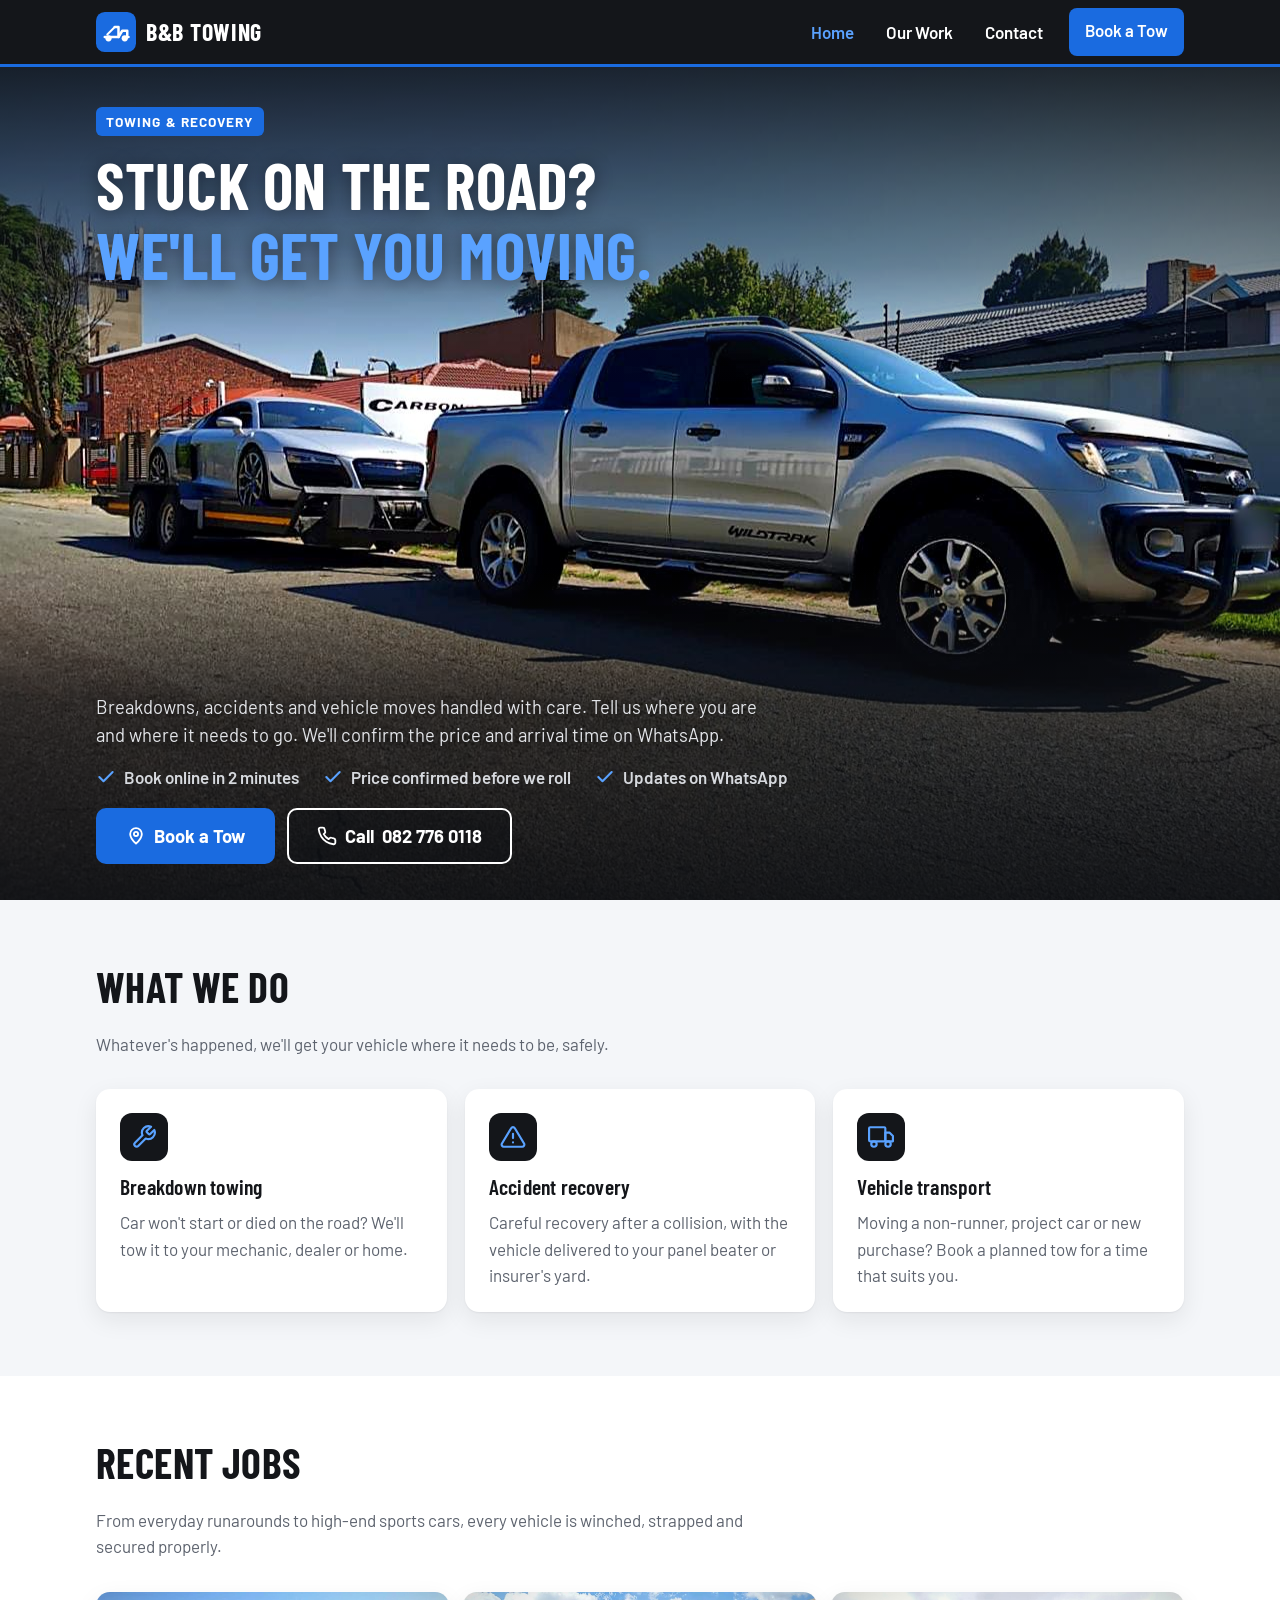
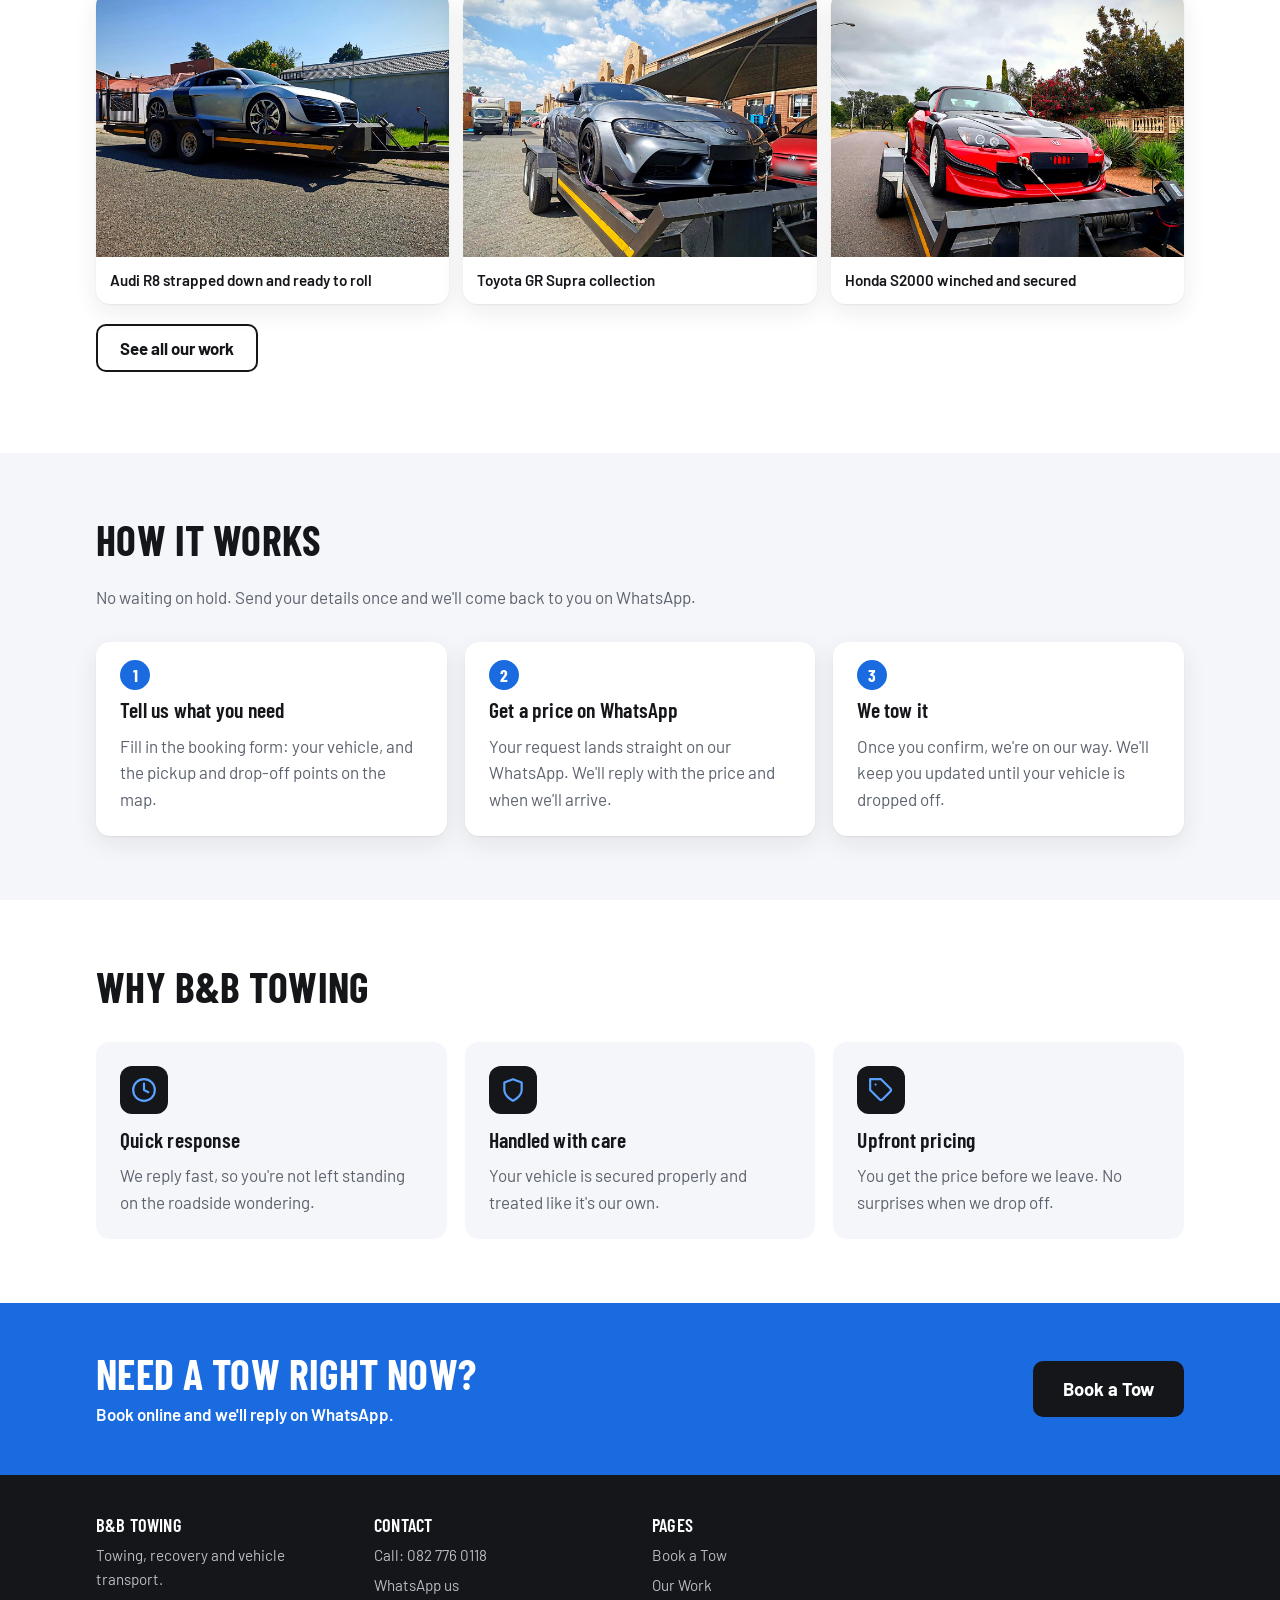
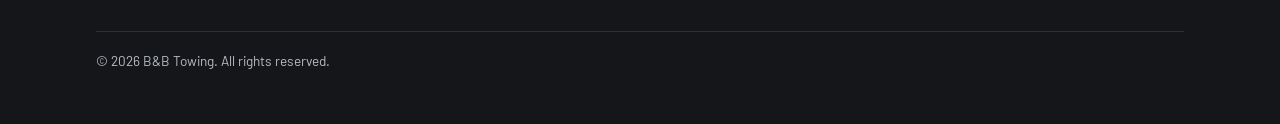
==== commit 48a83063: "Use bakkie-and-trailer photo as homepage hero background; update test number Hero is now a full-blee" ====
--- a/index.html
+++ b/index.html
@@ -9,7 +9,7 @@
   <meta property="og:title" content="B&amp;B Towing">
   <meta property="og:description" content="Stuck? Book a tow online and get confirmation on WhatsApp.">
   <meta property="og:type" content="website">
-  <meta property="og:image" content="assets/img/gallery/audi-r8.jpg">
+  <meta property="og:image" content="assets/img/gallery/audi-r8-ranger.jpg">
   <link rel="icon" href="assets/img/logo.svg" type="image/svg+xml">
   <link rel="preconnect" href="https://fonts.googleapis.com">
   <link rel="preconnect" href="https://fonts.gstatic.com" crossorigin>
@@ -41,31 +41,32 @@
 
   <main id="main">
     <section class="hero">
-      <div class="container hero-grid">
-        <div>
-        <span class="eyebrow">Towing &amp; Recovery</span>
-        <h1>Stuck on the road?<br><span>We'll get you moving.</span></h1>
-        <p class="lead">Breakdowns, accidents and vehicle moves handled with care. Tell us where you are and where it needs to go. We'll confirm the price and arrival time on WhatsApp.</p>
-        <div class="hero-actions">
+      <div class="container hero-inner">
+        <div class="hero-top">
+          <span class="eyebrow">Towing &amp; Recovery</span>
+          <h1>Stuck on the road?<br><span>We'll get you moving.</span></h1>
+        </div>
+        <div class="hero-media" role="img" aria-label="Silver Ford Ranger bakkie towing an Audi R8 on a B&amp;B Towing trailer"></div>
+        <div class="hero-bottom">
+          <div>
+            <p class="lead">Breakdowns, accidents and vehicle moves handled with care. Tell us where you are and where it needs to go. We'll confirm the price and arrival time on WhatsApp.</p>
+            <ul class="hero-points">
+          <li><svg viewBox="0 0 24 24" fill="none" stroke="currentColor" stroke-width="2.5" stroke-linecap="round" stroke-linejoin="round"><path d="M20 6 9 17l-5-5"/></svg>Book online in 2 minutes</li>
+          <li><svg viewBox="0 0 24 24" fill="none" stroke="currentColor" stroke-width="2.5" stroke-linecap="round" stroke-linejoin="round"><path d="M20 6 9 17l-5-5"/></svg>Price confirmed before we roll</li>
+          <li><svg viewBox="0 0 24 24" fill="none" stroke="currentColor" stroke-width="2.5" stroke-linecap="round" stroke-linejoin="round"><path d="M20 6 9 17l-5-5"/></svg>Updates on WhatsApp</li>
+        </ul>
+          </div>
+          <div class="hero-actions">
           <a class="btn btn-primary btn-lg" href="book.html">
             <svg viewBox="0 0 24 24" fill="none" stroke="currentColor" stroke-width="2.2" stroke-linecap="round" stroke-linejoin="round"><path d="M12 21s-7-6.2-7-11.5a7 7 0 0 1 14 0C19 14.8 12 21 12 21z"/><circle cx="12" cy="9.5" r="2.5"/></svg>
             Book a Tow
           </a>
-          <a class="btn btn-outline btn-lg" data-tel href="tel:+27722375833">
+          <a class="btn btn-outline btn-lg" data-tel href="tel:+27827760118">
             <svg viewBox="0 0 24 24" fill="none" stroke="currentColor" stroke-width="2.2" stroke-linecap="round" stroke-linejoin="round"><path d="M22 16.9v3a2 2 0 0 1-2.2 2 19.8 19.8 0 0 1-8.6-3.1 19.5 19.5 0 0 1-6-6A19.8 19.8 0 0 1 2.1 4.2 2 2 0 0 1 4.1 2h3a2 2 0 0 1 2 1.7c.1.9.4 1.8.7 2.7a2 2 0 0 1-.5 2.1L8 9.8a16 16 0 0 0 6 6l1.3-1.3a2 2 0 0 1 2.1-.4c.9.3 1.8.6 2.7.7a2 2 0 0 1 1.7 2z"/></svg>
-            Call <span data-phone-display>072 237 5833</span>
+            Call <span data-phone-display>082 776 0118</span>
           </a>
         </div>
-        <ul class="hero-points">
-          <li><svg viewBox="0 0 24 24" fill="none" stroke="currentColor" stroke-width="2.5" stroke-linecap="round" stroke-linejoin="round"><path d="M20 6 9 17l-5-5"/></svg>Book online in 2 minutes</li>
-          <li><svg viewBox="0 0 24 24" fill="none" stroke="currentColor" stroke-width="2.5" stroke-linecap="round" stroke-linejoin="round"><path d="M20 6 9 17l-5-5"/></svg>Price confirmed before we roll</li>
-          <li><svg viewBox="0 0 24 24" fill="none" stroke="currentColor" stroke-width="2.5" stroke-linecap="round" stroke-linejoin="round"><path d="M20 6 9 17l-5-5"/></svg>Updates on WhatsApp</li>
-        </ul>
-        </div>
-        <figure class="hero-photo">
-          <img src="assets/img/gallery/audi-r8.jpg" alt="Silver Audi R8 secured on a B&amp;B Towing trailer" width="1280" height="960">
-          <figcaption>Secured, strapped &amp; on its way</figcaption>
-        </figure>
+        </div>
       </div>
     </section>
 
@@ -174,8 +175,8 @@
       <div>
         <h3>Contact</h3>
         <ul>
-          <li><a data-tel href="tel:+27722375833">Call: <span data-phone-display>072 237 5833</span></a></li>
-          <li><a data-wa="Hi B&B Towing, I need a tow." href="https://wa.me/27722375833">WhatsApp us</a></li>
+          <li><a data-tel href="tel:+27827760118">Call: <span data-phone-display>082 776 0118</span></a></li>
+          <li><a data-wa="Hi B&B Towing, I need a tow." href="https://wa.me/27827760118">WhatsApp us</a></li>
         </ul>
       </div>
       <div>
@@ -190,8 +191,8 @@
   </footer>
 
   <div class="quick-bar">
-    <a class="btn btn-outline" style="color:#fff" data-tel href="tel:+27722375833">Call</a>
-    <a class="btn btn-wa" data-wa="Hi B&B Towing, I need a tow." href="https://wa.me/27722375833">WhatsApp</a>
+    <a class="btn btn-outline" style="color:#fff" data-tel href="tel:+27827760118">Call</a>
+    <a class="btn btn-wa" data-wa="Hi B&B Towing, I need a tow." href="https://wa.me/27827760118">WhatsApp</a>
     <a class="btn btn-primary" href="book.html">Book</a>
   </div>
 
--- a/assets/css/styles.css
+++ b/assets/css/styles.css
@@ -120,30 +120,62 @@
 .btn[disabled] { opacity: .6; cursor: not-allowed; }
 
 /* ---------- Hero ---------- */
+/* Desktop: full-bleed photo with the heading over the sky and the buttons over the road,
+   keeping the bakkie and trailer clear in the middle. Phones: photo shown between the two. */
 .hero {
+  --hero-photo: url("../img/gallery/audi-r8-ranger.jpg");
+  color: #fff;
   background:
-    linear-gradient(115deg, rgba(20, 22, 26, .96) 40%, rgba(20, 22, 26, .8)),
-    repeating-linear-gradient(-45deg, #1d2026 0 22px, #181a1f 22px 44px);
-  color: #fff;
-  padding: 72px 0 80px;
-}
+    linear-gradient(to bottom,
+      rgba(14, 16, 20, .88) 0%, rgba(14, 16, 20, .45) 24%, rgba(14, 16, 20, 0) 38%,
+      rgba(14, 16, 20, 0) 60%, rgba(14, 16, 20, .7) 76%, rgba(14, 16, 20, .94) 100%),
+    var(--hero-photo) center 42% / cover no-repeat,
+    var(--ink);
+}
+.hero-inner {
+  display: flex; flex-direction: column; justify-content: space-between;
+  min-height: clamp(620px, calc(100vh - 67px), 860px);
+  padding-top: 40px; padding-bottom: 36px;
+}
+.hero-media { flex: 1; min-height: 200px; }
+.hero h1 { margin: 0; text-shadow: 0 2px 18px rgba(0, 0, 0, .45); }
+.hero h1 span { color: var(--brand-bright); }
 .hero .eyebrow {
   display: inline-block; background: var(--brand); color: var(--brand-ink);
   font-weight: 700; font-size: .85rem; letter-spacing: .08em; text-transform: uppercase;
-  padding: 4px 10px; border-radius: 6px; margin-bottom: 18px;
-}
-.hero h1 span { color: var(--brand-bright); }
-.hero .lead { font-size: 1.2rem; max-width: 34em; color: #d6d8dc; margin-bottom: 28px; }
+  padding: 4px 10px; border-radius: 6px; margin-bottom: 14px;
+}
+.hero-bottom { display: flex; flex-wrap: wrap; align-items: flex-end; justify-content: space-between; gap: 18px 32px; }
+.hero .lead { font-size: 1.15rem; max-width: 36em; color: #e3e5e9; margin-bottom: 14px; text-shadow: 0 1px 8px rgba(0, 0, 0, .6); }
 .hero-actions { display: flex; flex-wrap: wrap; gap: 12px; }
+.hero-actions .btn-outline { background: rgba(14, 16, 20, .45); }
 .hero-points {
-  list-style: none; padding: 0; margin: 36px 0 0;
-  display: flex; flex-wrap: wrap; gap: 10px 28px; color: #c8cbd1; font-weight: 600;
+  list-style: none; padding: 0; margin: 0;
+  display: flex; flex-wrap: wrap; gap: 8px 24px; color: #d6d9de; font-weight: 600;
 }
 .hero-points li { display: flex; align-items: center; gap: 8px; }
 .hero-points svg { width: 20px; height: 20px; color: var(--brand-bright); flex: none; }
 
+@media (max-width: 900px) {
+  .hero {
+    background:
+      linear-gradient(115deg, rgba(20, 22, 26, .96) 40%, rgba(20, 22, 26, .85)),
+      repeating-linear-gradient(-45deg, #1d2026 0 22px, #181a1f 22px 44px);
+  }
+  .hero-inner { min-height: 0; padding-top: 36px; padding-bottom: 40px; }
+  .hero-media {
+    flex: none; min-height: 0; aspect-ratio: 4 / 3; margin: 24px 0;
+    background: var(--hero-photo) center / cover no-repeat; border-radius: 14px;
+    box-shadow: 0 14px 36px rgba(0, 0, 0, .4);
+  }
+  /* Phones: intro, then buttons, then the selling points */
+  .hero-bottom { flex-direction: column; align-items: stretch; gap: 0; }
+  .hero-bottom > div { display: contents; }
+  .hero .lead { order: 0; margin-bottom: 20px; }
+  .hero-actions { order: 1; margin-bottom: 22px; }
+  .hero-points { order: 2; }
+}
 @media (max-width: 520px) {
-  .hero { padding: 48px 0 56px; }
   .hero-actions .btn { width: 100%; }
 }
 
@@ -409,20 +441,6 @@
 .recent-grid a.gallery-item:hover img { transform: scale(1.03); }
 .recent-cap { display: block; padding: 12px 14px; font-weight: 600; font-size: .95rem; }
 
-.hero-grid { display: grid; gap: 40px; grid-template-columns: minmax(0, 1.15fr) minmax(0, 1fr); align-items: center; }
-.hero-photo { margin: 0; position: relative; }
-.hero-photo img {
-  width: 100%; height: auto; aspect-ratio: 4 / 3; object-fit: cover; border-radius: 16px;
-  box-shadow: 0 20px 50px rgba(0, 0, 0, .45); border: 3px solid rgba(255, 255, 255, .08);
-}
-.hero-photo figcaption {
-  position: absolute; left: 16px; bottom: 16px; background: var(--brand); color: var(--brand-ink);
-  font-weight: 700; font-size: .85rem; padding: 6px 12px; border-radius: 8px;
-}
-@media (max-width: 900px) {
-  .hero-grid { grid-template-columns: 1fr; gap: 28px; }
-}
-
 /* Gallery page: first photo featured large, captions over the photos */
 .gallery-page .gallery-item { aspect-ratio: 4 / 3; }
 .gallery-page .gallery-item button, .gallery-page .gallery-item img { height: 100%; }
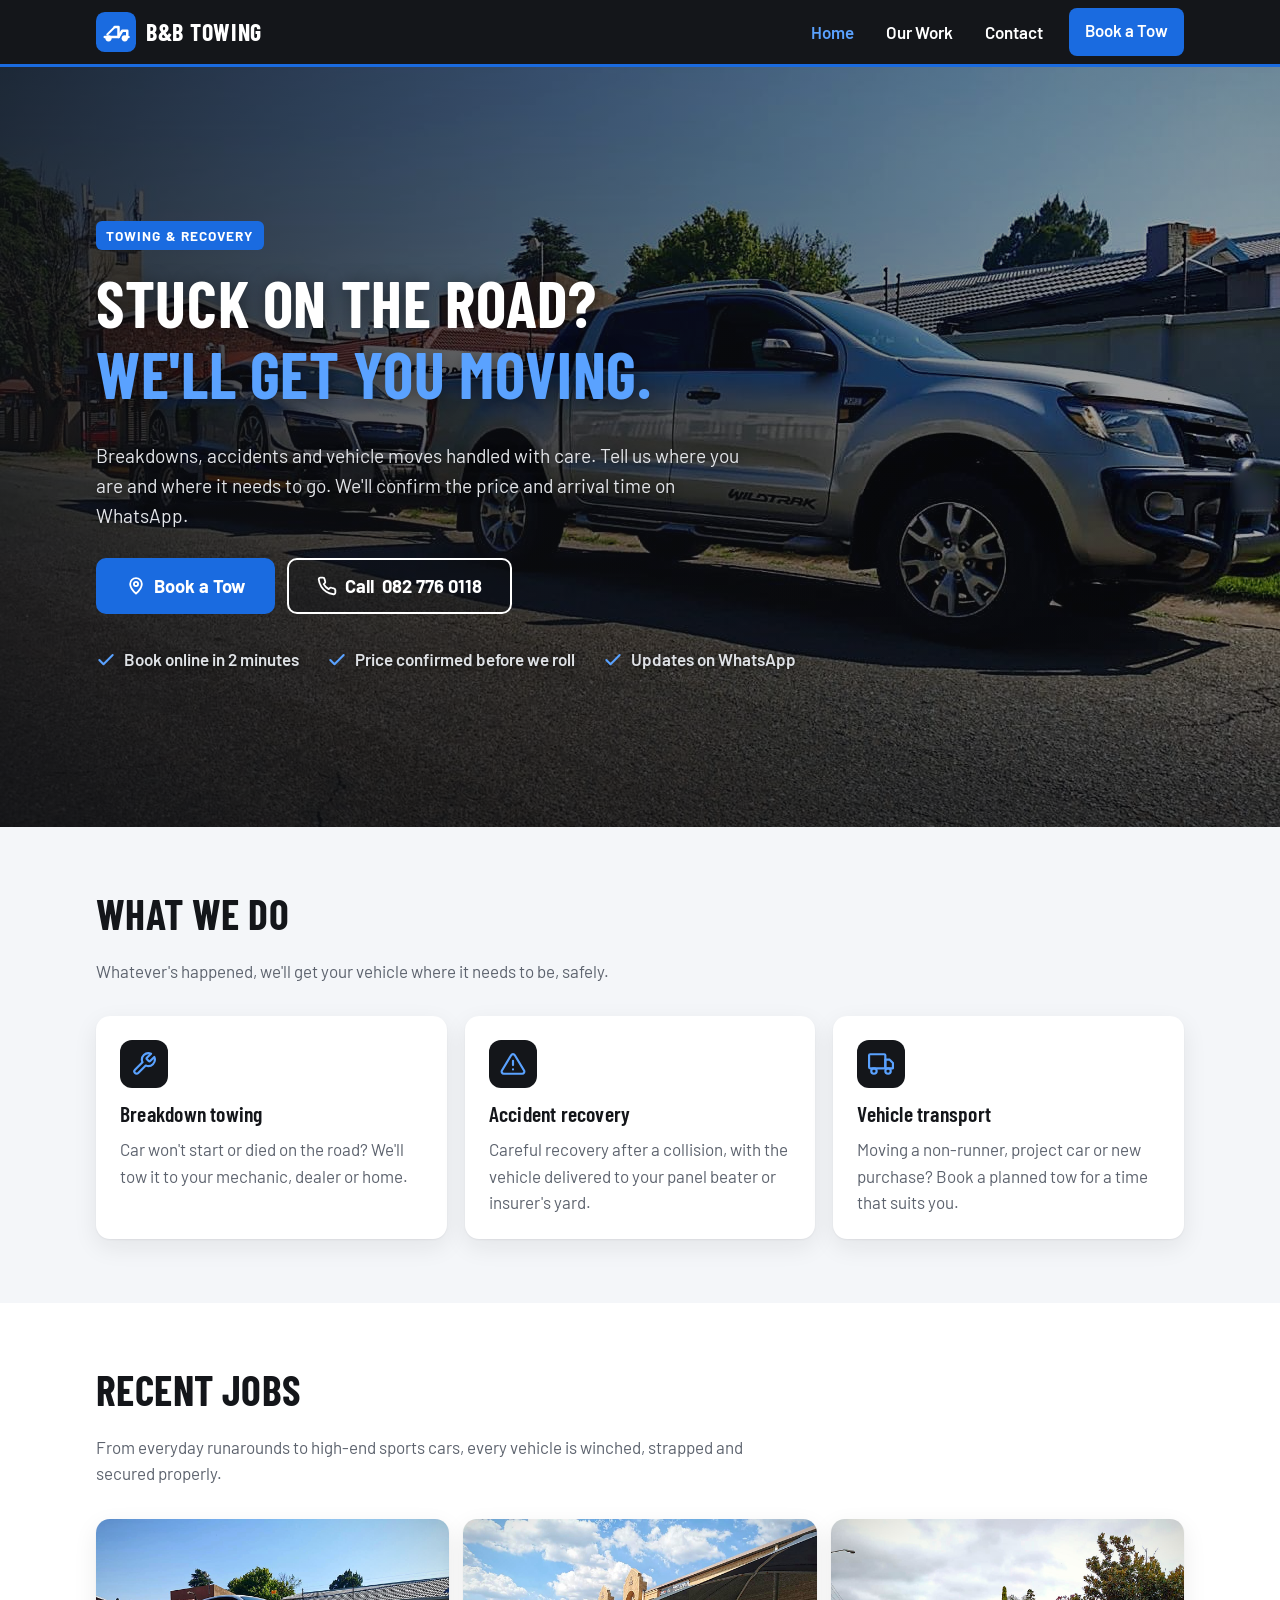
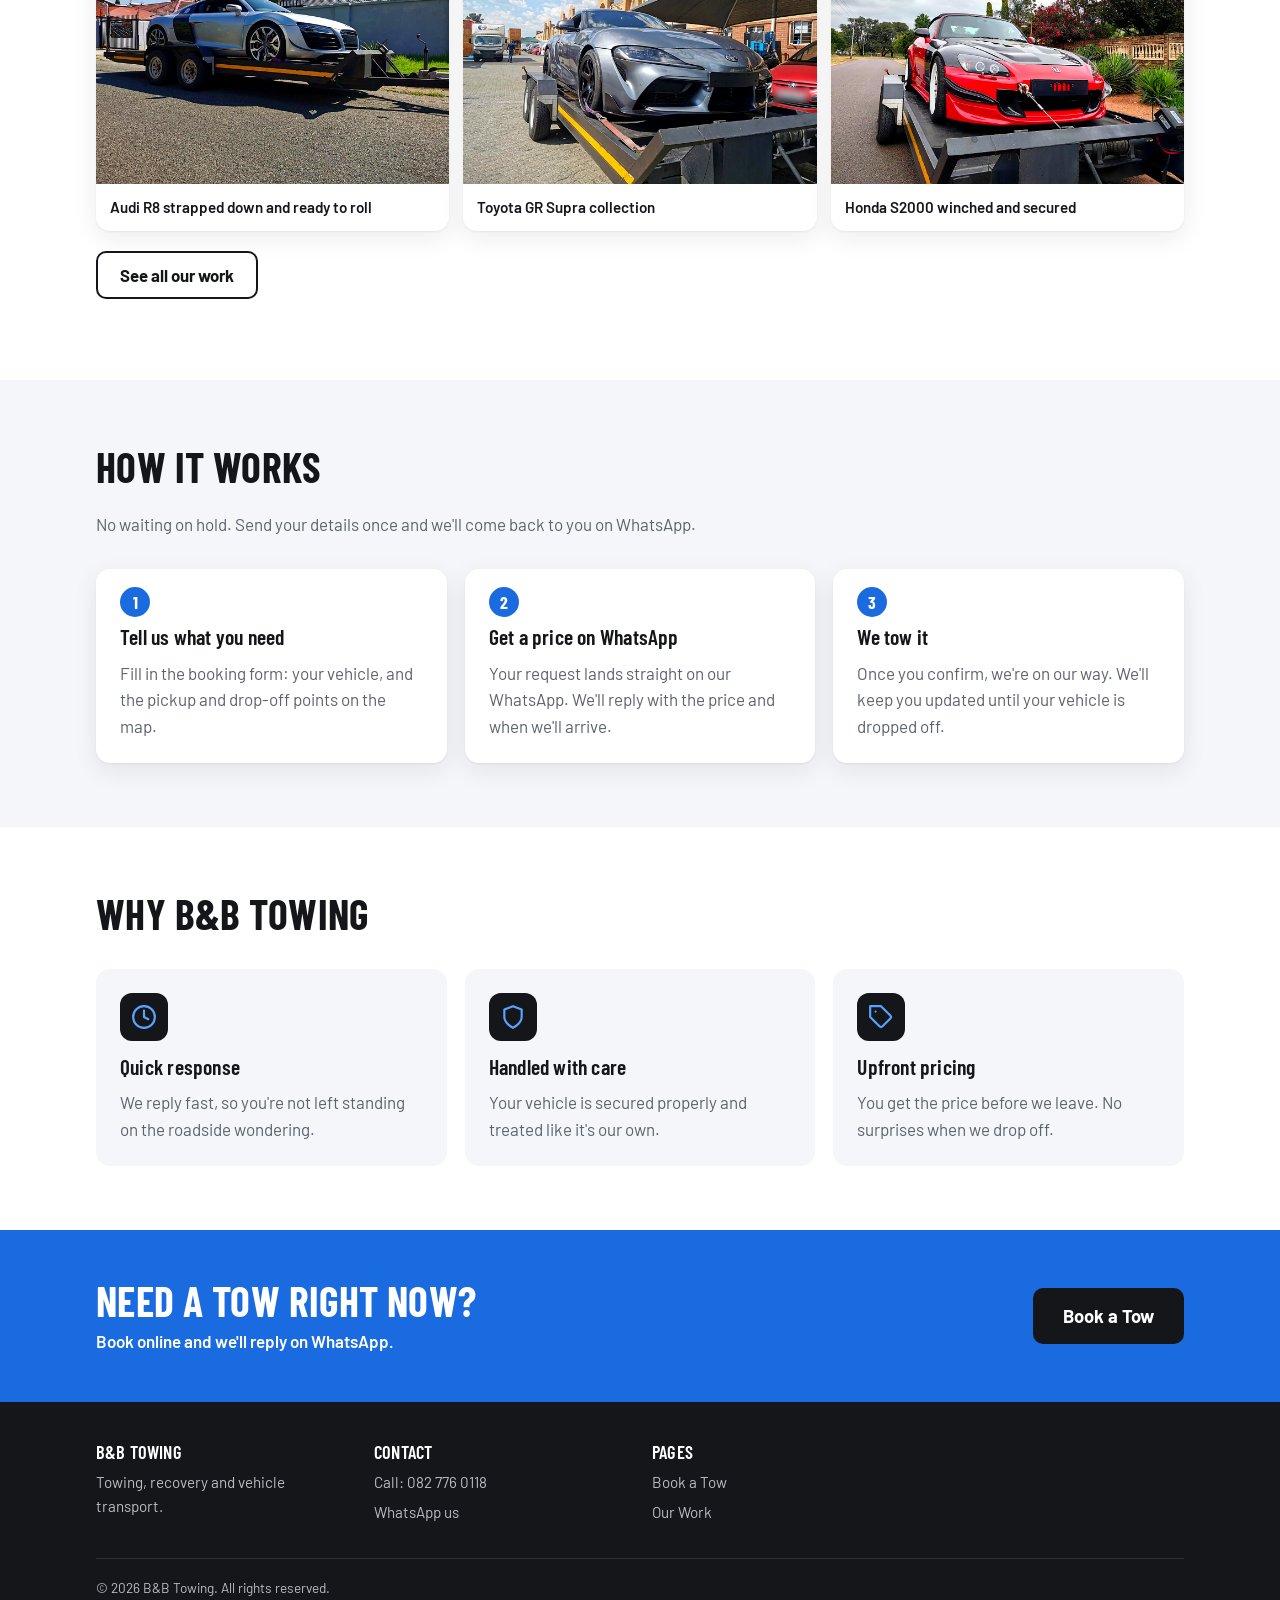
==== commit 782d0fc5: "Make the rig photo a dimmed full background behind the hero text Applies on all screen sizes, replac" ====
--- a/index.html
+++ b/index.html
@@ -40,23 +40,12 @@
   </header>
 
   <main id="main">
-    <section class="hero">
+    <section class="hero" aria-label="Silver Ford Ranger bakkie towing an Audi R8 on a B&amp;B Towing trailer">
       <div class="container hero-inner">
-        <div class="hero-top">
-          <span class="eyebrow">Towing &amp; Recovery</span>
-          <h1>Stuck on the road?<br><span>We'll get you moving.</span></h1>
-        </div>
-        <div class="hero-media" role="img" aria-label="Silver Ford Ranger bakkie towing an Audi R8 on a B&amp;B Towing trailer"></div>
-        <div class="hero-bottom">
-          <div>
-            <p class="lead">Breakdowns, accidents and vehicle moves handled with care. Tell us where you are and where it needs to go. We'll confirm the price and arrival time on WhatsApp.</p>
-            <ul class="hero-points">
-          <li><svg viewBox="0 0 24 24" fill="none" stroke="currentColor" stroke-width="2.5" stroke-linecap="round" stroke-linejoin="round"><path d="M20 6 9 17l-5-5"/></svg>Book online in 2 minutes</li>
-          <li><svg viewBox="0 0 24 24" fill="none" stroke="currentColor" stroke-width="2.5" stroke-linecap="round" stroke-linejoin="round"><path d="M20 6 9 17l-5-5"/></svg>Price confirmed before we roll</li>
-          <li><svg viewBox="0 0 24 24" fill="none" stroke="currentColor" stroke-width="2.5" stroke-linecap="round" stroke-linejoin="round"><path d="M20 6 9 17l-5-5"/></svg>Updates on WhatsApp</li>
-        </ul>
-          </div>
-          <div class="hero-actions">
+        <span class="eyebrow">Towing &amp; Recovery</span>
+        <h1>Stuck on the road?<br><span>We'll get you moving.</span></h1>
+        <p class="lead">Breakdowns, accidents and vehicle moves handled with care. Tell us where you are and where it needs to go. We'll confirm the price and arrival time on WhatsApp.</p>
+        <div class="hero-actions">
           <a class="btn btn-primary btn-lg" href="book.html">
             <svg viewBox="0 0 24 24" fill="none" stroke="currentColor" stroke-width="2.2" stroke-linecap="round" stroke-linejoin="round"><path d="M12 21s-7-6.2-7-11.5a7 7 0 0 1 14 0C19 14.8 12 21 12 21z"/><circle cx="12" cy="9.5" r="2.5"/></svg>
             Book a Tow
@@ -66,7 +55,11 @@
             Call <span data-phone-display>082 776 0118</span>
           </a>
         </div>
-        </div>
+        <ul class="hero-points">
+          <li><svg viewBox="0 0 24 24" fill="none" stroke="currentColor" stroke-width="2.5" stroke-linecap="round" stroke-linejoin="round"><path d="M20 6 9 17l-5-5"/></svg>Book online in 2 minutes</li>
+          <li><svg viewBox="0 0 24 24" fill="none" stroke="currentColor" stroke-width="2.5" stroke-linecap="round" stroke-linejoin="round"><path d="M20 6 9 17l-5-5"/></svg>Price confirmed before we roll</li>
+          <li><svg viewBox="0 0 24 24" fill="none" stroke="currentColor" stroke-width="2.5" stroke-linecap="round" stroke-linejoin="round"><path d="M20 6 9 17l-5-5"/></svg>Updates on WhatsApp</li>
+        </ul>
       </div>
     </section>
 
--- a/assets/css/styles.css
+++ b/assets/css/styles.css
@@ -120,62 +120,50 @@
 .btn[disabled] { opacity: .6; cursor: not-allowed; }
 
 /* ---------- Hero ---------- */
-/* Desktop: full-bleed photo with the heading over the sky and the buttons over the road,
-   keeping the bakkie and trailer clear in the middle. Phones: photo shown between the two. */
+/* Photo of the rig (bakkie towing the trailer) as a dimmed background behind the text */
 .hero {
-  --hero-photo: url("../img/gallery/audi-r8-ranger.jpg");
   color: #fff;
   background:
-    linear-gradient(to bottom,
-      rgba(14, 16, 20, .88) 0%, rgba(14, 16, 20, .45) 24%, rgba(14, 16, 20, 0) 38%,
-      rgba(14, 16, 20, 0) 60%, rgba(14, 16, 20, .7) 76%, rgba(14, 16, 20, .94) 100%),
-    var(--hero-photo) center 42% / cover no-repeat,
+    linear-gradient(90deg, rgba(14, 16, 20, .82) 0%, rgba(14, 16, 20, .6) 45%, rgba(14, 16, 20, .35) 100%),
+    linear-gradient(to top, rgba(14, 16, 20, .55), rgba(14, 16, 20, 0) 40%),
+    url("../img/gallery/audi-r8-ranger.jpg") center 45% / cover no-repeat,
     var(--ink);
 }
 .hero-inner {
-  display: flex; flex-direction: column; justify-content: space-between;
-  min-height: clamp(620px, calc(100vh - 67px), 860px);
-  padding-top: 40px; padding-bottom: 36px;
-}
-.hero-media { flex: 1; min-height: 200px; }
-.hero h1 { margin: 0; text-shadow: 0 2px 18px rgba(0, 0, 0, .45); }
+  display: flex; flex-direction: column; justify-content: center; align-items: flex-start;
+  min-height: clamp(560px, calc(100vh - 67px), 760px);
+  padding-top: 56px; padding-bottom: 56px;
+}
+.hero h1 { text-shadow: 0 2px 18px rgba(0, 0, 0, .5); }
 .hero h1 span { color: var(--brand-bright); }
 .hero .eyebrow {
   display: inline-block; background: var(--brand); color: var(--brand-ink);
   font-weight: 700; font-size: .85rem; letter-spacing: .08em; text-transform: uppercase;
-  padding: 4px 10px; border-radius: 6px; margin-bottom: 14px;
-}
-.hero-bottom { display: flex; flex-wrap: wrap; align-items: flex-end; justify-content: space-between; gap: 18px 32px; }
-.hero .lead { font-size: 1.15rem; max-width: 36em; color: #e3e5e9; margin-bottom: 14px; text-shadow: 0 1px 8px rgba(0, 0, 0, .6); }
+  padding: 4px 10px; border-radius: 6px; margin-bottom: 18px;
+}
+.hero .lead { font-size: 1.2rem; max-width: 34em; color: #e3e5e9; margin-bottom: 28px; text-shadow: 0 1px 8px rgba(0, 0, 0, .6); }
 .hero-actions { display: flex; flex-wrap: wrap; gap: 12px; }
-.hero-actions .btn-outline { background: rgba(14, 16, 20, .45); }
+.hero-actions .btn-outline { background: rgba(14, 16, 20, .4); }
 .hero-points {
-  list-style: none; padding: 0; margin: 0;
-  display: flex; flex-wrap: wrap; gap: 8px 24px; color: #d6d9de; font-weight: 600;
+  list-style: none; padding: 0; margin: 32px 0 0;
+  display: flex; flex-wrap: wrap; gap: 10px 28px; color: #dfe2e6; font-weight: 600;
+  text-shadow: 0 1px 6px rgba(0, 0, 0, .6);
 }
 .hero-points li { display: flex; align-items: center; gap: 8px; }
 .hero-points svg { width: 20px; height: 20px; color: var(--brand-bright); flex: none; }
 
-@media (max-width: 900px) {
+@media (max-width: 760px) {
+  /* Phones: frame the R8 on the trailer and the back of the bakkie, evenly dimmed */
   .hero {
     background:
-      linear-gradient(115deg, rgba(20, 22, 26, .96) 40%, rgba(20, 22, 26, .85)),
-      repeating-linear-gradient(-45deg, #1d2026 0 22px, #181a1f 22px 44px);
+      linear-gradient(rgba(14, 16, 20, .62), rgba(14, 16, 20, .72)),
+      url("../img/gallery/audi-r8-ranger.jpg") 32% center / cover no-repeat,
+      var(--ink);
   }
-  .hero-inner { min-height: 0; padding-top: 36px; padding-bottom: 40px; }
-  .hero-media {
-    flex: none; min-height: 0; aspect-ratio: 4 / 3; margin: 24px 0;
-    background: var(--hero-photo) center / cover no-repeat; border-radius: 14px;
-    box-shadow: 0 14px 36px rgba(0, 0, 0, .4);
-  }
-  /* Phones: intro, then buttons, then the selling points */
-  .hero-bottom { flex-direction: column; align-items: stretch; gap: 0; }
-  .hero-bottom > div { display: contents; }
-  .hero .lead { order: 0; margin-bottom: 20px; }
-  .hero-actions { order: 1; margin-bottom: 22px; }
-  .hero-points { order: 2; }
+  .hero-inner { min-height: 0; padding-top: 44px; padding-bottom: 48px; }
 }
 @media (max-width: 520px) {
+  .hero-actions { width: 100%; }
   .hero-actions .btn { width: 100%; }
 }
 
